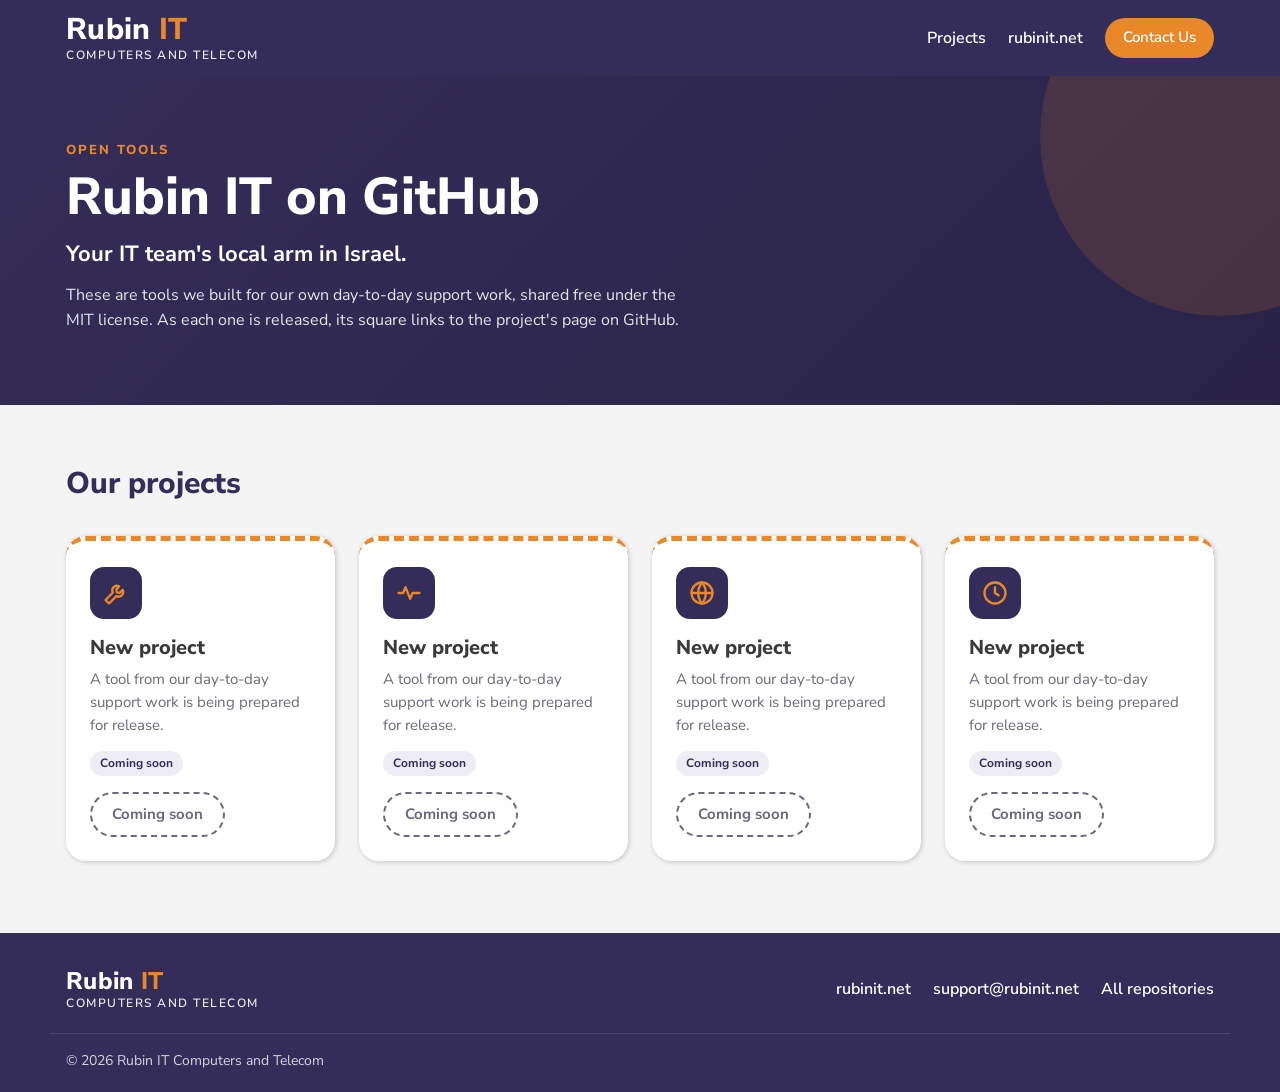
==== index.html @ 013fc2b1 "Add Rubin IT project showcase site" ====
<!doctype html>
<html lang="en">
<head>
  <meta charset="utf-8">
  <meta name="viewport" content="width=device-width, initial-scale=1">
  <title>Rubin IT on GitHub</title>
  <meta name="description" content="Free tools and projects from Rubin IT Computers and Telecom.">
  <link rel="icon" href="favicon.svg" type="image/svg+xml">
  <link rel="preconnect" href="https://fonts.googleapis.com">
  <link rel="preconnect" href="https://fonts.gstatic.com" crossorigin>
  <link href="https://fonts.googleapis.com/css2?family=Nunito+Sans:wght@400;600;700;800&display=swap" rel="stylesheet">
  <link rel="stylesheet" href="styles.css">
</head>
<body>
  <header class="site-header">
    <div class="wrap header-row">
      <a class="lockup" href="https://rubinit.net/" aria-label="Rubin IT home">
        <span class="lockup-top">Rubin <span class="lockup-it">IT</span></span>
        <span class="lockup-sub">Computers and Telecom</span>
      </a>
      <nav class="nav">
        <a href="#projects">Projects</a>
        <a href="https://rubinit.net/">rubinit.net</a>
        <a class="pill pill-small" href="https://rubinit.net/#contact">Contact Us</a>
      </nav>
    </div>
  </header>

  <main>
    <section class="hero">
      <div class="wrap">
        <p class="eyebrow">Open tools</p>
        <h1>Rubin IT on GitHub</h1>
        <p class="lead">Your IT team's local arm in Israel.</p>
        <p class="intro">These are tools we built for our own day-to-day support work, shared free under the MIT license. As each one is released, its square links to the project's page on GitHub.</p>
      </div>
    </section>

    <section id="projects" class="projects">
      <div class="wrap">
        <h2 class="section-title">Our projects</h2>
        <div id="grid" class="grid" aria-live="polite">
          <p class="loading">Loading projects…</p>
        </div>
        <noscript><p class="loading">Turn on JavaScript to see the projects, or browse them at <a href="https://github.com/RubinITCompTelecom">github.com/RubinITCompTelecom</a>.</p></noscript>
      </div>
    </section>
  </main>

  <footer class="site-footer">
    <div class="wrap footer-row">
      <div>
        <span class="lockup lockup-footer">
          <span class="lockup-top">Rubin <span class="lockup-it">IT</span></span>
          <span class="lockup-sub">Computers and Telecom</span>
        </span>
      </div>
      <div class="footer-links">
        <a href="https://rubinit.net/">rubinit.net</a>
        <a href="mailto:support@rubinit.net">support@rubinit.net</a>
        <a href="https://github.com/RubinITCompTelecom">All repositories</a>
      </div>
    </div>
    <div class="wrap copyright">© 2026 Rubin IT Computers and Telecom</div>
  </footer>

  <script src="app.js"></script>
</body>
</html>
---- styles.css ----
/* Rubin IT project showcase. Colours and shapes follow rubinit.net. */
:root {
  --navy: #352D59;
  --navy-deep: #2a2347;
  --orange: #E88829;
  --orange-dark: #c96f17;
  --bg: #FFFFFF;
  --bg-alt: #F4F4F4;
  --card: #FFFFFF;
  --text: #3a3a3a;
  --muted: #6b6880;
  --chip-bg: #EEECF5;
  --chip-text: #352D59;
  --icon-bg: #352D59;
  --shadow: 1px 1px 5px rgba(0, 0, 0, .2);
  --shadow-hover: 0 10px 28px rgba(53, 45, 89, .22);
  --radius: 20px;
  --pill: 69px;
}
@media (prefers-color-scheme: dark) {
  :root:not([data-theme="light"]) {
    --bg: #1d1933;
    --bg-alt: #16132a;
    --card: #262043;
    --text: #ecebf3;
    --muted: #b4b0c8;
    --chip-bg: #352D59;
    --chip-text: #f2eefc;
    --icon-bg: #3f3670;
    --shadow: 0 1px 4px rgba(0, 0, 0, .5);
    --shadow-hover: 0 10px 28px rgba(0, 0, 0, .55);
  }
}
:root[data-theme="dark"] {
  --bg: #1d1933;
  --bg-alt: #16132a;
  --card: #262043;
  --text: #ecebf3;
  --muted: #b4b0c8;
  --chip-bg: #352D59;
  --chip-text: #f2eefc;
  --icon-bg: #3f3670;
  --shadow: 0 1px 4px rgba(0, 0, 0, .5);
  --shadow-hover: 0 10px 28px rgba(0, 0, 0, .55);
}

* { box-sizing: border-box; }
html { scroll-behavior: smooth; }
body {
  margin: 0;
  background: var(--bg);
  color: var(--text);
  font-family: "Nunito Sans", "Segoe UI", Roboto, Arial, sans-serif;
  font-size: 16px;
  line-height: 1.55;
}
a { color: inherit; }
.wrap { max-width: 1180px; margin: 0 auto; padding: 0 16px; }

/* Header */
.site-header { background: var(--navy); color: #fff; position: sticky; top: 0; z-index: 10; }
.header-row { display: flex; align-items: center; justify-content: space-between; gap: 16px; min-height: 76px; flex-wrap: wrap; padding-top: 10px; padding-bottom: 10px; }
.lockup { display: inline-flex; flex-direction: column; line-height: 1; text-decoration: none; color: #fff; }
.lockup-top { font-size: 30px; font-weight: 800; letter-spacing: .3px; }
.lockup-it { color: var(--orange); }
.lockup-sub { font-size: 12px; font-weight: 600; letter-spacing: 1.5px; text-transform: uppercase; margin-top: 4px; opacity: .9; }
.nav { display: flex; align-items: center; gap: 22px; flex-wrap: wrap; }
.nav a { text-decoration: none; font-weight: 600; }
.nav a:not(.pill):hover { color: var(--orange); }

/* Buttons */
.pill {
  display: inline-block; background: var(--orange); color: #fff; text-decoration: none;
  font-weight: 700; border-radius: var(--pill); padding: 11px 24px; transition: background .15s;
}
.pill:hover { background: var(--orange-dark); }
.pill:focus-visible, .card a:focus-visible, .nav a:focus-visible { outline: 3px solid var(--orange); outline-offset: 3px; }
.pill-small { padding: 8px 18px; font-size: 15px; }

/* Hero */
.hero {
  background: linear-gradient(135deg, var(--navy) 0%, var(--navy-deep) 100%);
  color: #fff; padding: 64px 0 72px; position: relative; overflow: hidden;
}
.hero::after {
  content: ""; position: absolute; right: -120px; top: -120px; width: 360px; height: 360px;
  border-radius: 50%; background: var(--orange); opacity: .14;
}
.eyebrow { color: var(--orange); font-weight: 800; text-transform: uppercase; letter-spacing: 2px; font-size: 13px; margin: 0 0 8px; }
.hero h1 { font-size: clamp(32px, 5vw, 52px); line-height: 1.1; margin: 0 0 12px; font-weight: 800; }
.lead { font-size: clamp(18px, 2.4vw, 22px); font-weight: 700; margin: 0 0 12px; }
.intro { max-width: 640px; margin: 0; opacity: .88; }

/* Grid */
.projects { background: var(--bg-alt); padding: 56px 0 72px; }
.section-title { color: var(--navy); font-size: 30px; font-weight: 800; margin: 0 0 28px; }
:root[data-theme="dark"] .section-title { color: #fff; }
@media (prefers-color-scheme: dark) { :root:not([data-theme="light"]) .section-title { color: #fff; } }
.grid { display: grid; grid-template-columns: repeat(auto-fill, minmax(250px, 1fr)); gap: 24px; }
.card {
  background: var(--card); border-radius: var(--radius); box-shadow: var(--shadow);
  padding: 26px 24px 24px; display: flex; flex-direction: column; aspect-ratio: 1 / 1;
  transition: transform .18s ease, box-shadow .18s ease; border-top: 5px solid var(--orange);
}
.card:hover { transform: translateY(-4px); box-shadow: var(--shadow-hover); }
.icon {
  width: 52px; height: 52px; border-radius: 14px; background: var(--icon-bg); color: var(--orange);
  display: grid; place-items: center; margin-bottom: 16px; flex: none;
}
.icon svg { width: 28px; height: 28px; }
.card h3 { margin: 0 0 8px; font-size: 20px; font-weight: 800; line-height: 1.25; }
.card p { margin: 0 0 14px; color: var(--muted); font-size: 15px;
  display: -webkit-box; -webkit-line-clamp: 4; -webkit-box-orient: vertical; overflow: hidden; }
.chips { display: flex; flex-wrap: wrap; gap: 6px; margin-bottom: 16px; }
.chip { background: var(--chip-bg); color: var(--chip-text); font-size: 12px; font-weight: 700; border-radius: var(--pill); padding: 3px 10px; }
.card .pill { margin-top: auto; align-self: flex-start; padding: 9px 20px; font-size: 15px; }
.loading { color: var(--muted); }

/* Footer */
.site-footer { background: var(--navy); color: #fff; padding: 36px 0 20px; }
.footer-row { display: flex; justify-content: space-between; align-items: center; gap: 20px; flex-wrap: wrap; }
.lockup-footer .lockup-top { font-size: 24px; }
.footer-links { display: flex; gap: 22px; flex-wrap: wrap; }
.footer-links a { text-decoration: none; font-weight: 600; }
.footer-links a:hover { color: var(--orange); }
.copyright { margin-top: 24px; padding-top: 16px; border-top: 1px solid rgba(255,255,255,.15); font-size: 14px; opacity: .8; }

@media (max-width: 600px) {
  .grid { grid-template-columns: 1fr; }
  .card { aspect-ratio: auto; min-height: 280px; }
  .header-row { justify-content: center; }
  .nav { justify-content: center; gap: 16px; }
  .hero { padding: 44px 0 52px; }
}
@media (prefers-reduced-motion: reduce) {
  html { scroll-behavior: auto; }
  .card, .pill { transition: none; }
  .card:hover { transform: none; }
}

/* Placeholder squares: no repo yet */
.pill-soon { background: transparent; color: var(--muted); border: 2px dashed var(--muted); cursor: default; }
.pill-soon:hover { background: transparent; }
.card-soon { border-top-style: dashed; }
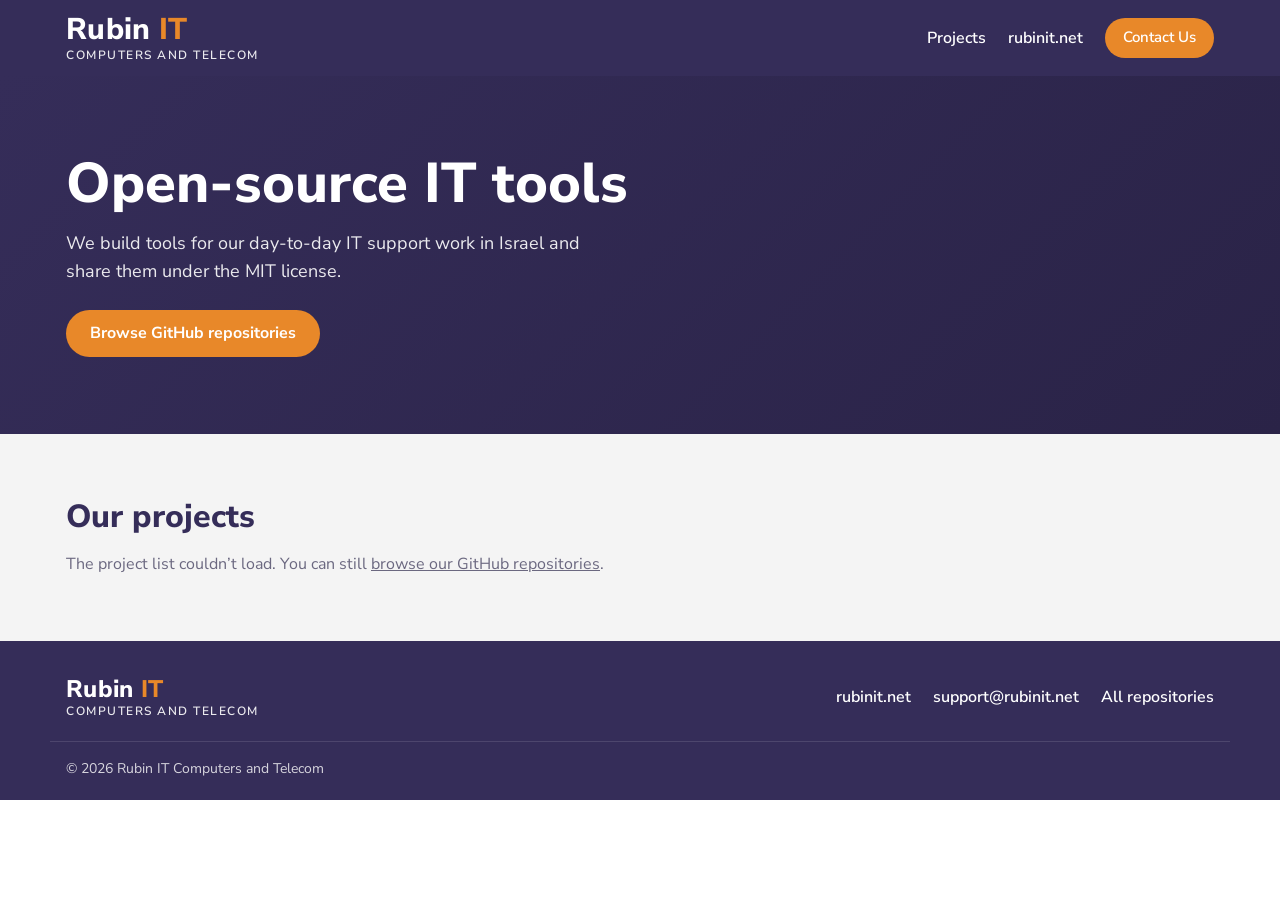
==== commit c0371990: "style(design): FINDING-002 give the hero a clear GitHub action" ====
--- a/index.html
+++ b/index.html
@@ -29,10 +29,9 @@
   <main>
     <section class="hero">
       <div class="wrap">
-        <p class="eyebrow">Open tools</p>
-        <h1>Rubin IT on GitHub</h1>
-        <p class="lead">Your IT team's local arm in Israel.</p>
-        <p class="intro">These are tools we built for our own day-to-day support work, shared free under the MIT license. As each one is released, its square links to the project's page on GitHub.</p>
+        <h1>Open-source IT tools</h1>
+        <p class="intro">We build tools for our day-to-day IT support work in Israel and share them under the MIT license.</p>
+        <a class="pill hero-action" href="https://github.com/RubinITCompTelecom">Browse GitHub repositories</a>
       </div>
     </section>
 
--- a/styles.css
+++ b/styles.css
@@ -80,20 +80,15 @@
 /* Hero */
 .hero {
   background: linear-gradient(135deg, var(--navy) 0%, var(--navy-deep) 100%);
-  color: #fff; padding: 64px 0 72px; position: relative; overflow: hidden;
+  color: #fff; padding: clamp(44px, 6vw, 80px) 0;
 }
-.hero::after {
-  content: ""; position: absolute; right: -120px; top: -120px; width: 360px; height: 360px;
-  border-radius: 50%; background: var(--orange); opacity: .14;
-}
-.eyebrow { color: var(--orange); font-weight: 800; text-transform: uppercase; letter-spacing: 2px; font-size: 13px; margin: 0 0 8px; }
-.hero h1 { font-size: clamp(32px, 5vw, 52px); line-height: 1.1; margin: 0 0 12px; font-weight: 800; }
-.lead { font-size: clamp(18px, 2.4vw, 22px); font-weight: 700; margin: 0 0 12px; }
-.intro { max-width: 640px; margin: 0; opacity: .88; }
+.hero h1 { font-size: clamp(36px, 5vw, 56px); line-height: 1.1; margin: 0 0 16px; font-weight: 800; }
+.intro { max-width: 50ch; margin: 0; font-size: 18px; opacity: .9; }
+.hero-action { margin-top: 24px; }
 
 /* Grid */
-.projects { background: var(--bg-alt); padding: 56px 0 72px; }
-.section-title { color: var(--navy); font-size: 30px; font-weight: 800; margin: 0 0 28px; }
+.projects { background: var(--bg-alt); padding: clamp(36px, 5vw, 64px) 0; }
+.section-title { color: var(--navy); font-size: clamp(26px, 3vw, 32px); line-height: 1.2; font-weight: 800; margin: 0 0 16px; }
 :root[data-theme="dark"] .section-title { color: #fff; }
 @media (prefers-color-scheme: dark) { :root:not([data-theme="light"]) .section-title { color: #fff; } }
 .grid { display: grid; grid-template-columns: repeat(auto-fill, minmax(250px, 1fr)); gap: 24px; }
@@ -114,7 +109,8 @@
 .chips { display: flex; flex-wrap: wrap; gap: 6px; margin-bottom: 16px; }
 .chip { background: var(--chip-bg); color: var(--chip-text); font-size: 12px; font-weight: 700; border-radius: var(--pill); padding: 3px 10px; }
 .card .pill { margin-top: auto; align-self: flex-start; padding: 9px 20px; font-size: 15px; }
-.loading { color: var(--muted); }
+.card .card-status { margin: auto 0 0; font-weight: 700; }
+.loading { grid-column: 1 / -1; margin: 0; color: var(--muted); }
 
 /* Footer */
 .site-footer { background: var(--navy); color: #fff; padding: 36px 0 20px; }
@@ -130,7 +126,6 @@
   .card { aspect-ratio: auto; min-height: 280px; }
   .header-row { justify-content: center; }
   .nav { justify-content: center; gap: 16px; }
-  .hero { padding: 44px 0 52px; }
 }
 @media (prefers-reduced-motion: reduce) {
   html { scroll-behavior: auto; }
@@ -138,7 +133,3 @@
   .card:hover { transform: none; }
 }
 
-/* Placeholder squares: no repo yet */
-.pill-soon { background: transparent; color: var(--muted); border: 2px dashed var(--muted); cursor: default; }
-.pill-soon:hover { background: transparent; }
-.card-soon { border-top-style: dashed; }
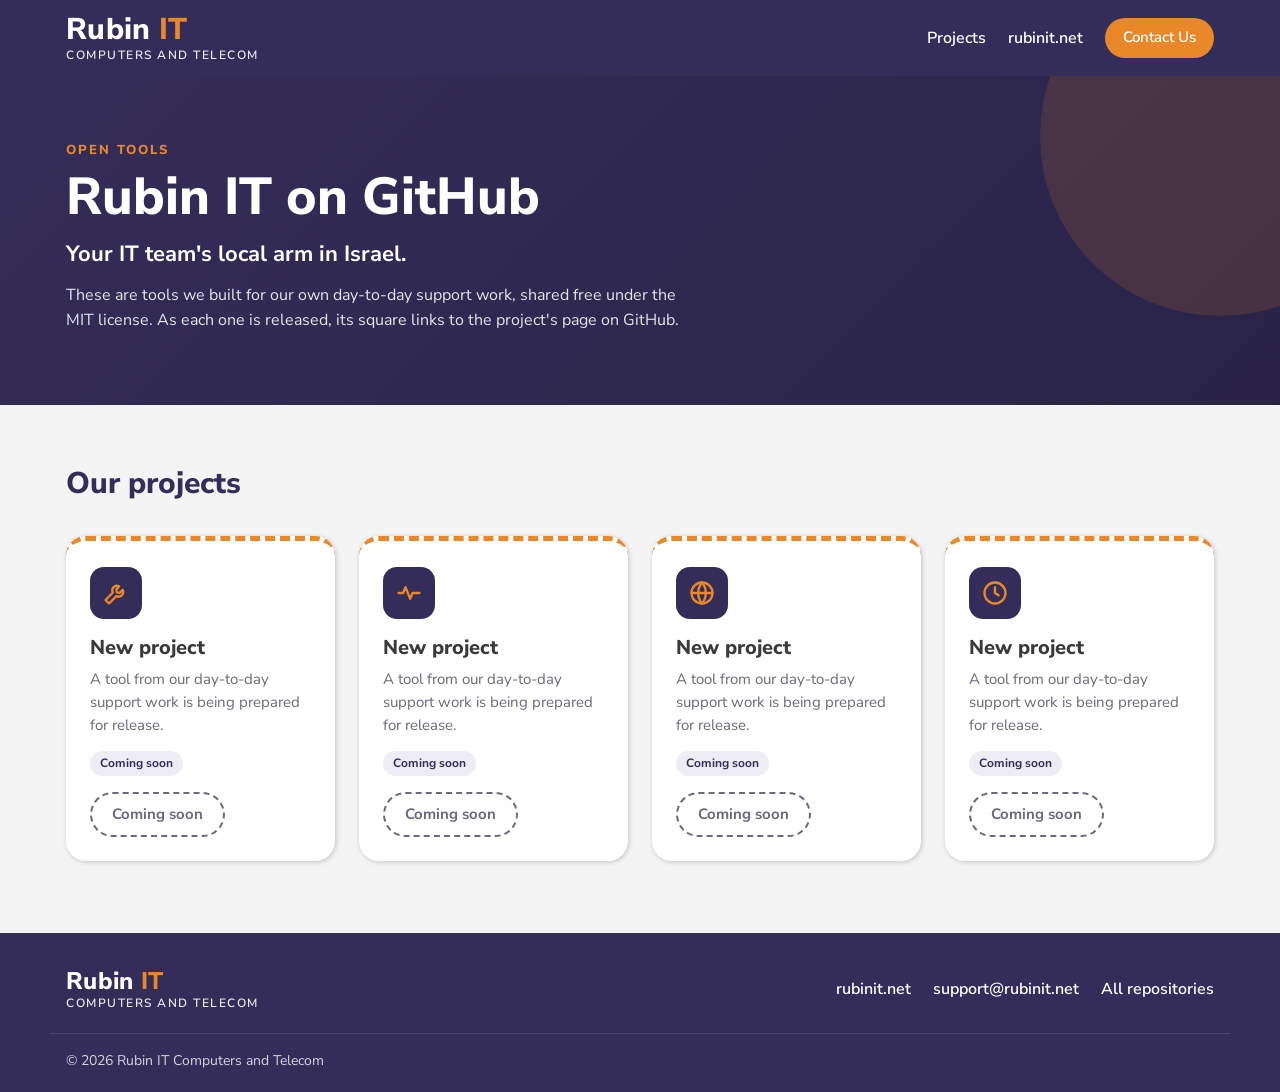
==== commit 90f604e2: "Revert design review and restore original showcase" ====
--- a/index.html
+++ b/index.html
@@ -29,9 +29,10 @@
   <main>
     <section class="hero">
       <div class="wrap">
-        <h1>Open-source IT tools</h1>
-        <p class="intro">We build tools for our day-to-day IT support work in Israel and share them under the MIT license.</p>
-        <a class="pill hero-action" href="https://github.com/RubinITCompTelecom">Browse GitHub repositories</a>
+        <p class="eyebrow">Open tools</p>
+        <h1>Rubin IT on GitHub</h1>
+        <p class="lead">Your IT team's local arm in Israel.</p>
+        <p class="intro">These are tools we built for our own day-to-day support work, shared free under the MIT license. As each one is released, its square links to the project's page on GitHub.</p>
       </div>
     </section>
 
--- a/styles.css
+++ b/styles.css
@@ -80,15 +80,20 @@
 /* Hero */
 .hero {
   background: linear-gradient(135deg, var(--navy) 0%, var(--navy-deep) 100%);
-  color: #fff; padding: clamp(44px, 6vw, 80px) 0;
+  color: #fff; padding: 64px 0 72px; position: relative; overflow: hidden;
 }
-.hero h1 { font-size: clamp(36px, 5vw, 56px); line-height: 1.1; margin: 0 0 16px; font-weight: 800; }
-.intro { max-width: 50ch; margin: 0; font-size: 18px; opacity: .9; }
-.hero-action { margin-top: 24px; }
+.hero::after {
+  content: ""; position: absolute; right: -120px; top: -120px; width: 360px; height: 360px;
+  border-radius: 50%; background: var(--orange); opacity: .14;
+}
+.eyebrow { color: var(--orange); font-weight: 800; text-transform: uppercase; letter-spacing: 2px; font-size: 13px; margin: 0 0 8px; }
+.hero h1 { font-size: clamp(32px, 5vw, 52px); line-height: 1.1; margin: 0 0 12px; font-weight: 800; }
+.lead { font-size: clamp(18px, 2.4vw, 22px); font-weight: 700; margin: 0 0 12px; }
+.intro { max-width: 640px; margin: 0; opacity: .88; }
 
 /* Grid */
-.projects { background: var(--bg-alt); padding: clamp(36px, 5vw, 64px) 0; }
-.section-title { color: var(--navy); font-size: clamp(26px, 3vw, 32px); line-height: 1.2; font-weight: 800; margin: 0 0 16px; }
+.projects { background: var(--bg-alt); padding: 56px 0 72px; }
+.section-title { color: var(--navy); font-size: 30px; font-weight: 800; margin: 0 0 28px; }
 :root[data-theme="dark"] .section-title { color: #fff; }
 @media (prefers-color-scheme: dark) { :root:not([data-theme="light"]) .section-title { color: #fff; } }
 .grid { display: grid; grid-template-columns: repeat(auto-fill, minmax(250px, 1fr)); gap: 24px; }
@@ -109,8 +114,7 @@
 .chips { display: flex; flex-wrap: wrap; gap: 6px; margin-bottom: 16px; }
 .chip { background: var(--chip-bg); color: var(--chip-text); font-size: 12px; font-weight: 700; border-radius: var(--pill); padding: 3px 10px; }
 .card .pill { margin-top: auto; align-self: flex-start; padding: 9px 20px; font-size: 15px; }
-.card .card-status { margin: auto 0 0; font-weight: 700; }
-.loading { grid-column: 1 / -1; margin: 0; color: var(--muted); }
+.loading { color: var(--muted); }
 
 /* Footer */
 .site-footer { background: var(--navy); color: #fff; padding: 36px 0 20px; }
@@ -126,6 +130,7 @@
   .card { aspect-ratio: auto; min-height: 280px; }
   .header-row { justify-content: center; }
   .nav { justify-content: center; gap: 16px; }
+  .hero { padding: 44px 0 52px; }
 }
 @media (prefers-reduced-motion: reduce) {
   html { scroll-behavior: auto; }
@@ -133,3 +138,7 @@
   .card:hover { transform: none; }
 }
 
+/* Placeholder squares: no repo yet */
+.pill-soon { background: transparent; color: var(--muted); border: 2px dashed var(--muted); cursor: default; }
+.pill-soon:hover { background: transparent; }
+.card-soon { border-top-style: dashed; }
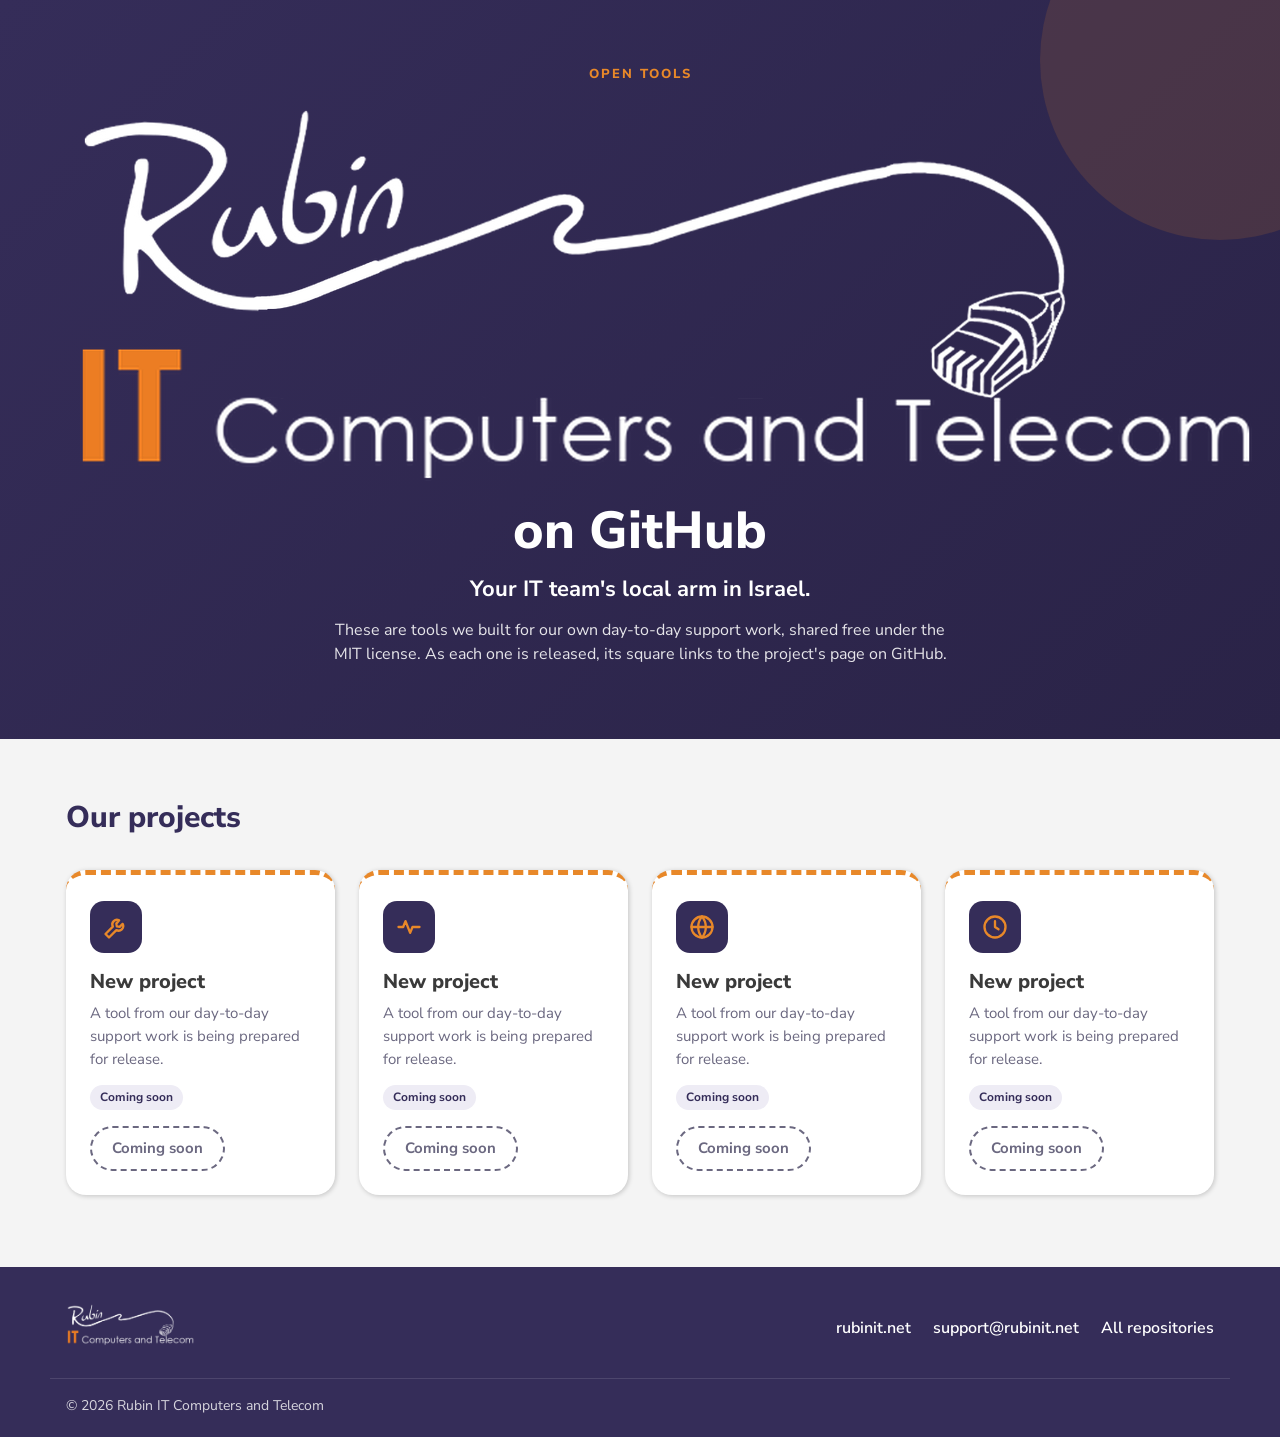
==== commit d41957f6: "Remove top bar; put logo in the heading" ====
--- a/index.html
+++ b/index.html
@@ -12,25 +12,12 @@
   <link rel="stylesheet" href="styles.css">
 </head>
 <body>
-  <header class="site-header">
-    <div class="wrap header-row">
-      <a class="lockup" href="https://rubinit.net/" aria-label="Rubin IT home">
-        <span class="lockup-top">Rubin <span class="lockup-it">IT</span></span>
-        <span class="lockup-sub">Computers and Telecom</span>
-      </a>
-      <nav class="nav">
-        <a href="#projects">Projects</a>
-        <a href="https://rubinit.net/">rubinit.net</a>
-        <a class="pill pill-small" href="https://rubinit.net/#contact">Contact Us</a>
-      </nav>
-    </div>
-  </header>
 
   <main>
     <section class="hero">
       <div class="wrap">
         <p class="eyebrow">Open tools</p>
-        <h1>Rubin IT on GitHub</h1>
+        <h1><img class="hero-logo" src="logo_lockup_rubin_it_bigger_dark_bg.png" alt="Rubin IT"><span>on GitHub</span></h1>
         <p class="lead">Your IT team's local arm in Israel.</p>
         <p class="intro">These are tools we built for our own day-to-day support work, shared free under the MIT license. As each one is released, its square links to the project's page on GitHub.</p>
       </div>
--- a/styles.css
+++ b/styles.css
@@ -142,3 +142,11 @@
 .pill-soon { background: transparent; color: var(--muted); border: 2px dashed var(--muted); cursor: default; }
 .pill-soon:hover { background: transparent; }
 .card-soon { border-top-style: dashed; }
+
+/* Image logo from rubinit.net */
+  .lockup { width: 160px; height: 53px; background: url("logo_lockup_rubin_it_bigger_dark_bg.png") left center / contain no-repeat; }
+.lockup-top, .lockup-sub { display: none; }
+.lockup-footer { width: 130px; height: 43px; }
+/* Centered hero */
+.hero { text-align: center; }
+.hero .lead, .hero .intro { margin-left: auto; margin-right: auto; }
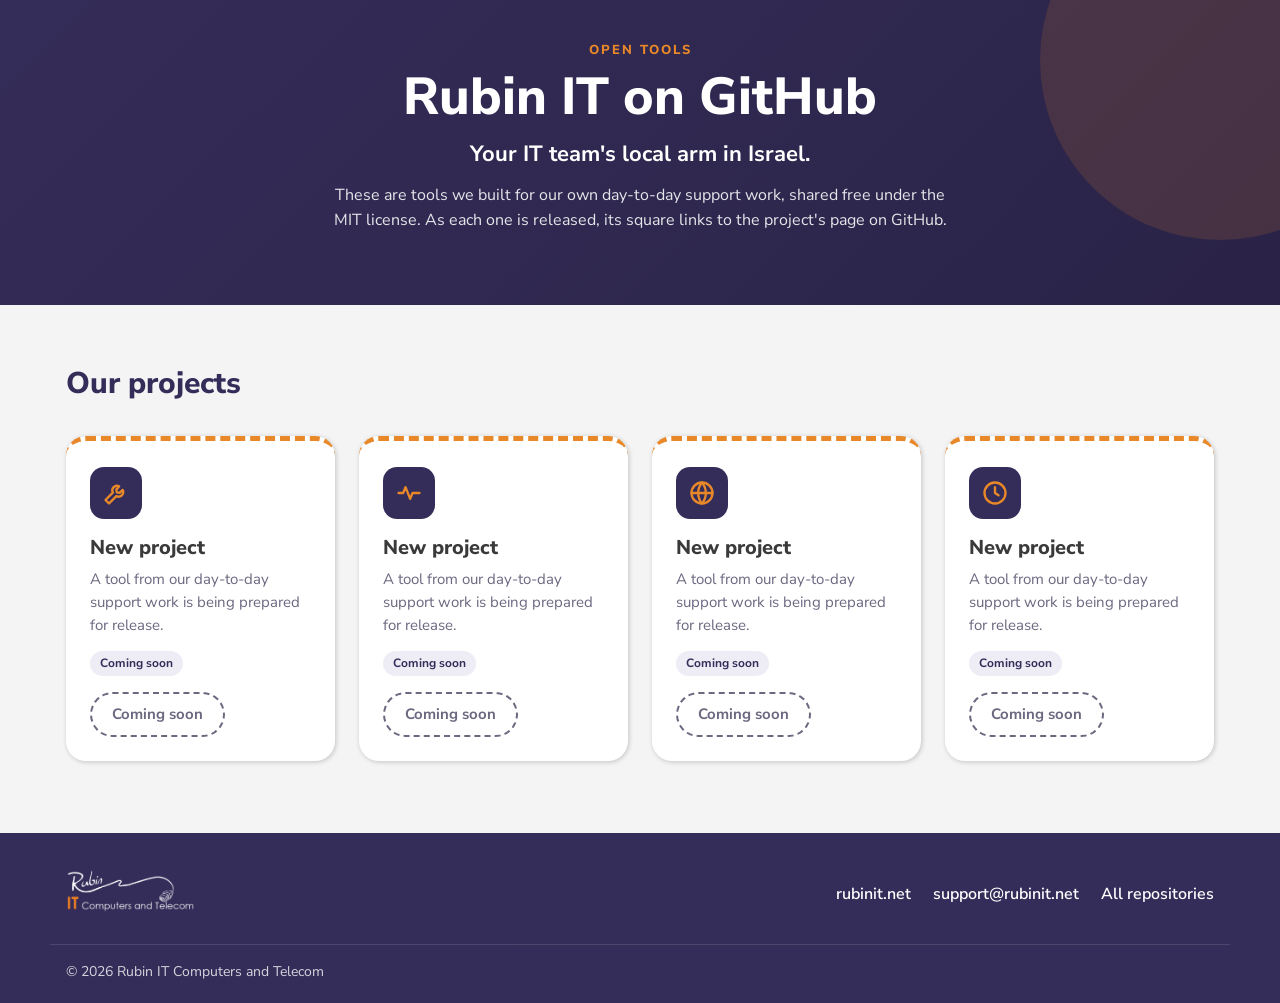
==== commit dbc06b99: "Put the text heading back (top bar stays removed)" ====
--- a/index.html
+++ b/index.html
@@ -17,7 +17,7 @@
     <section class="hero">
       <div class="wrap">
         <p class="eyebrow">Open tools</p>
-        <h1><img class="hero-logo" src="logo_lockup_rubin_it_bigger_dark_bg.png" alt="Rubin IT"><span>on GitHub</span></h1>
+        <h1>Rubin IT on GitHub</h1>
         <p class="lead">Your IT team's local arm in Israel.</p>
         <p class="intro">These are tools we built for our own day-to-day support work, shared free under the MIT license. As each one is released, its square links to the project's page on GitHub.</p>
       </div>
--- a/styles.css
+++ b/styles.css
@@ -150,3 +150,7 @@
 /* Centered hero */
 .hero { text-align: center; }
 .hero .lead, .hero .intro { margin-left: auto; margin-right: auto; }
+/* Logo in the heading */
+.hero { padding-top: 40px; }
+.hero h1 { display: flex; align-items: center; justify-content: center; flex-wrap: wrap; gap: 6px 14px; }
+.hero-logo { height: 96px; width: auto; display: block; }
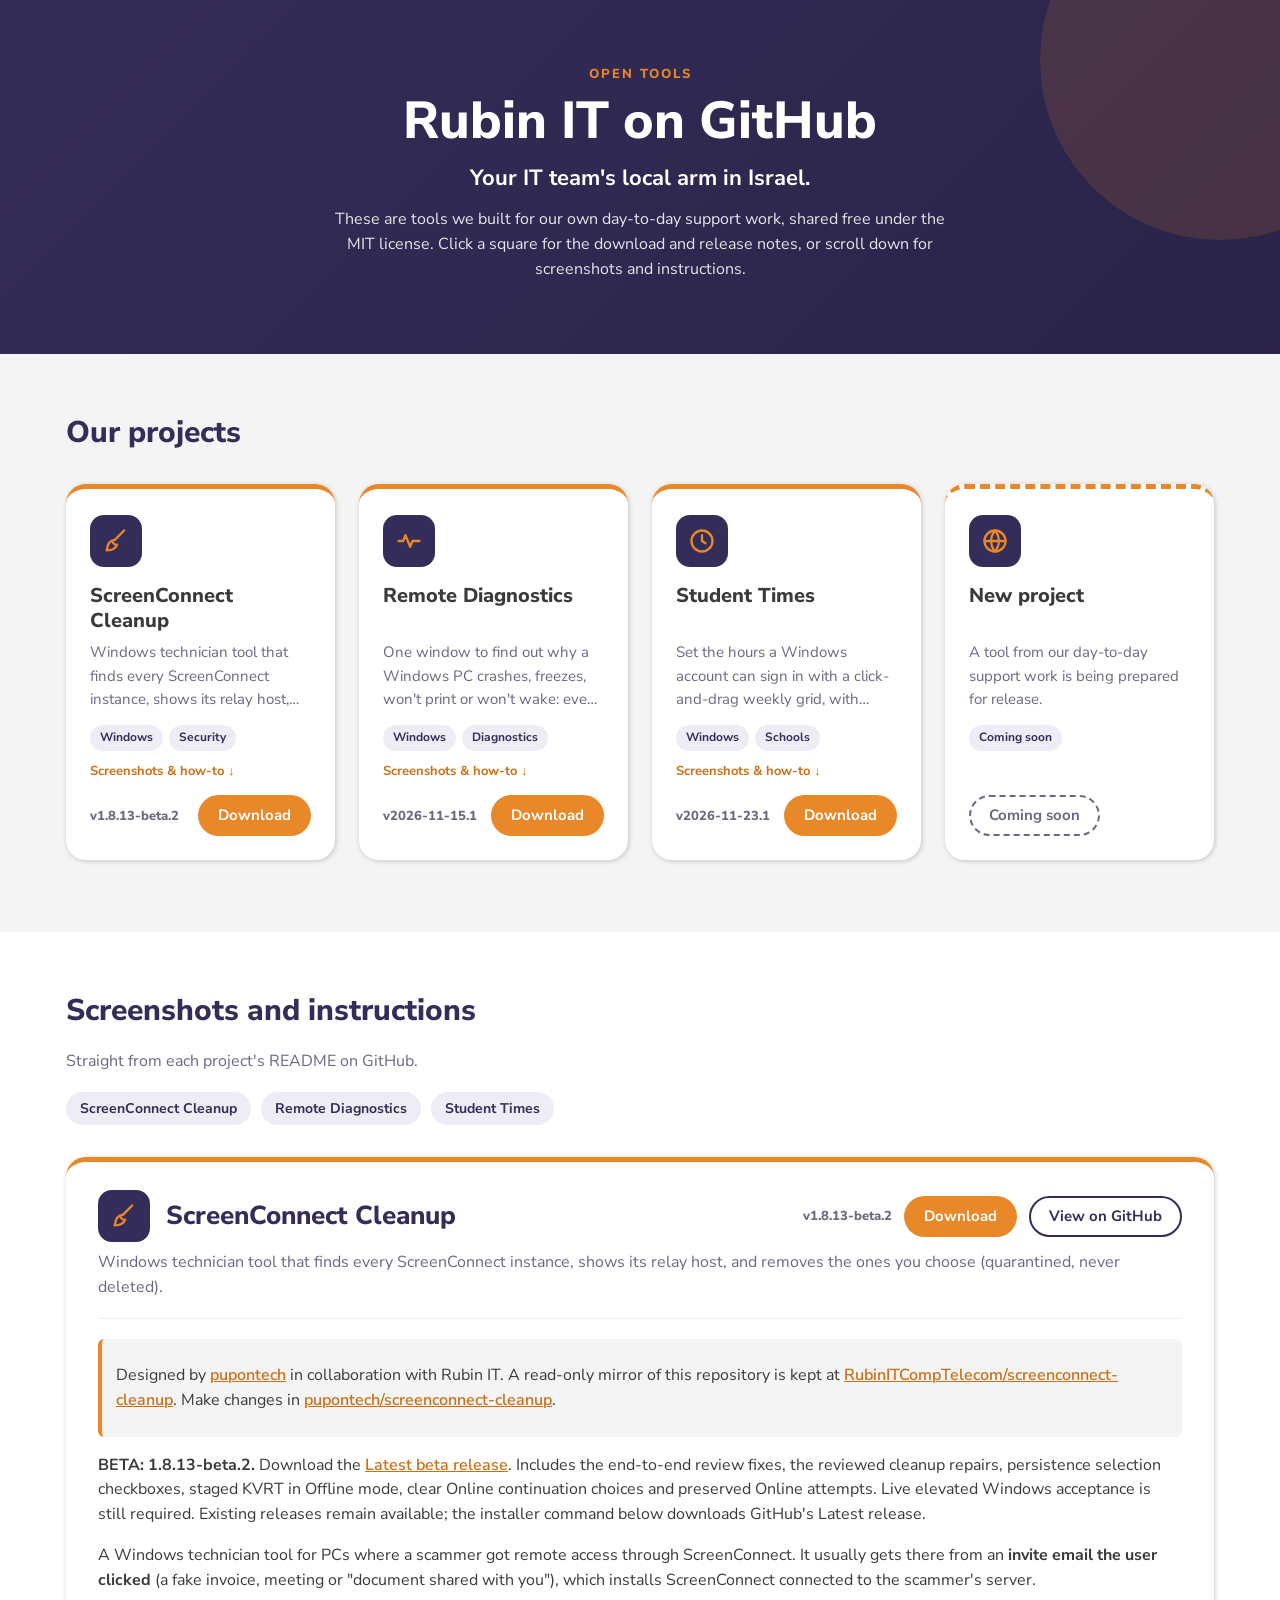
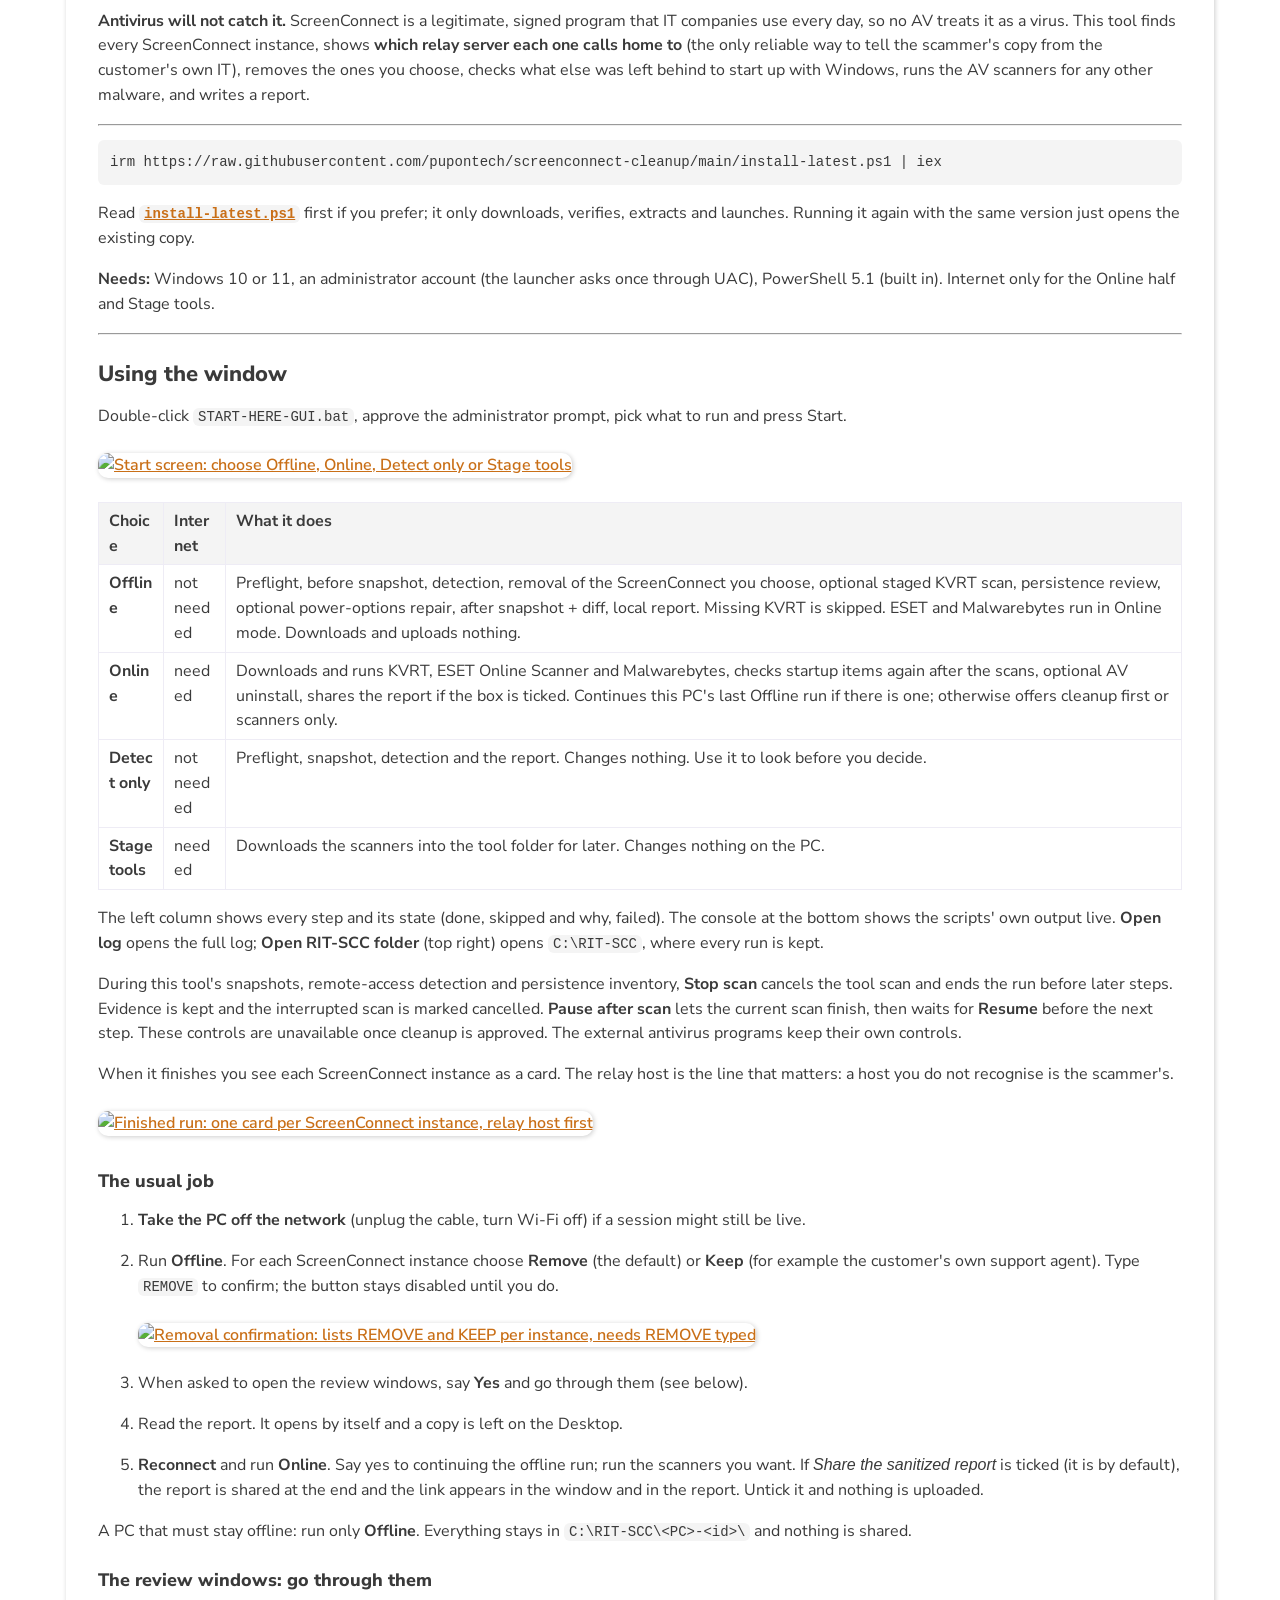
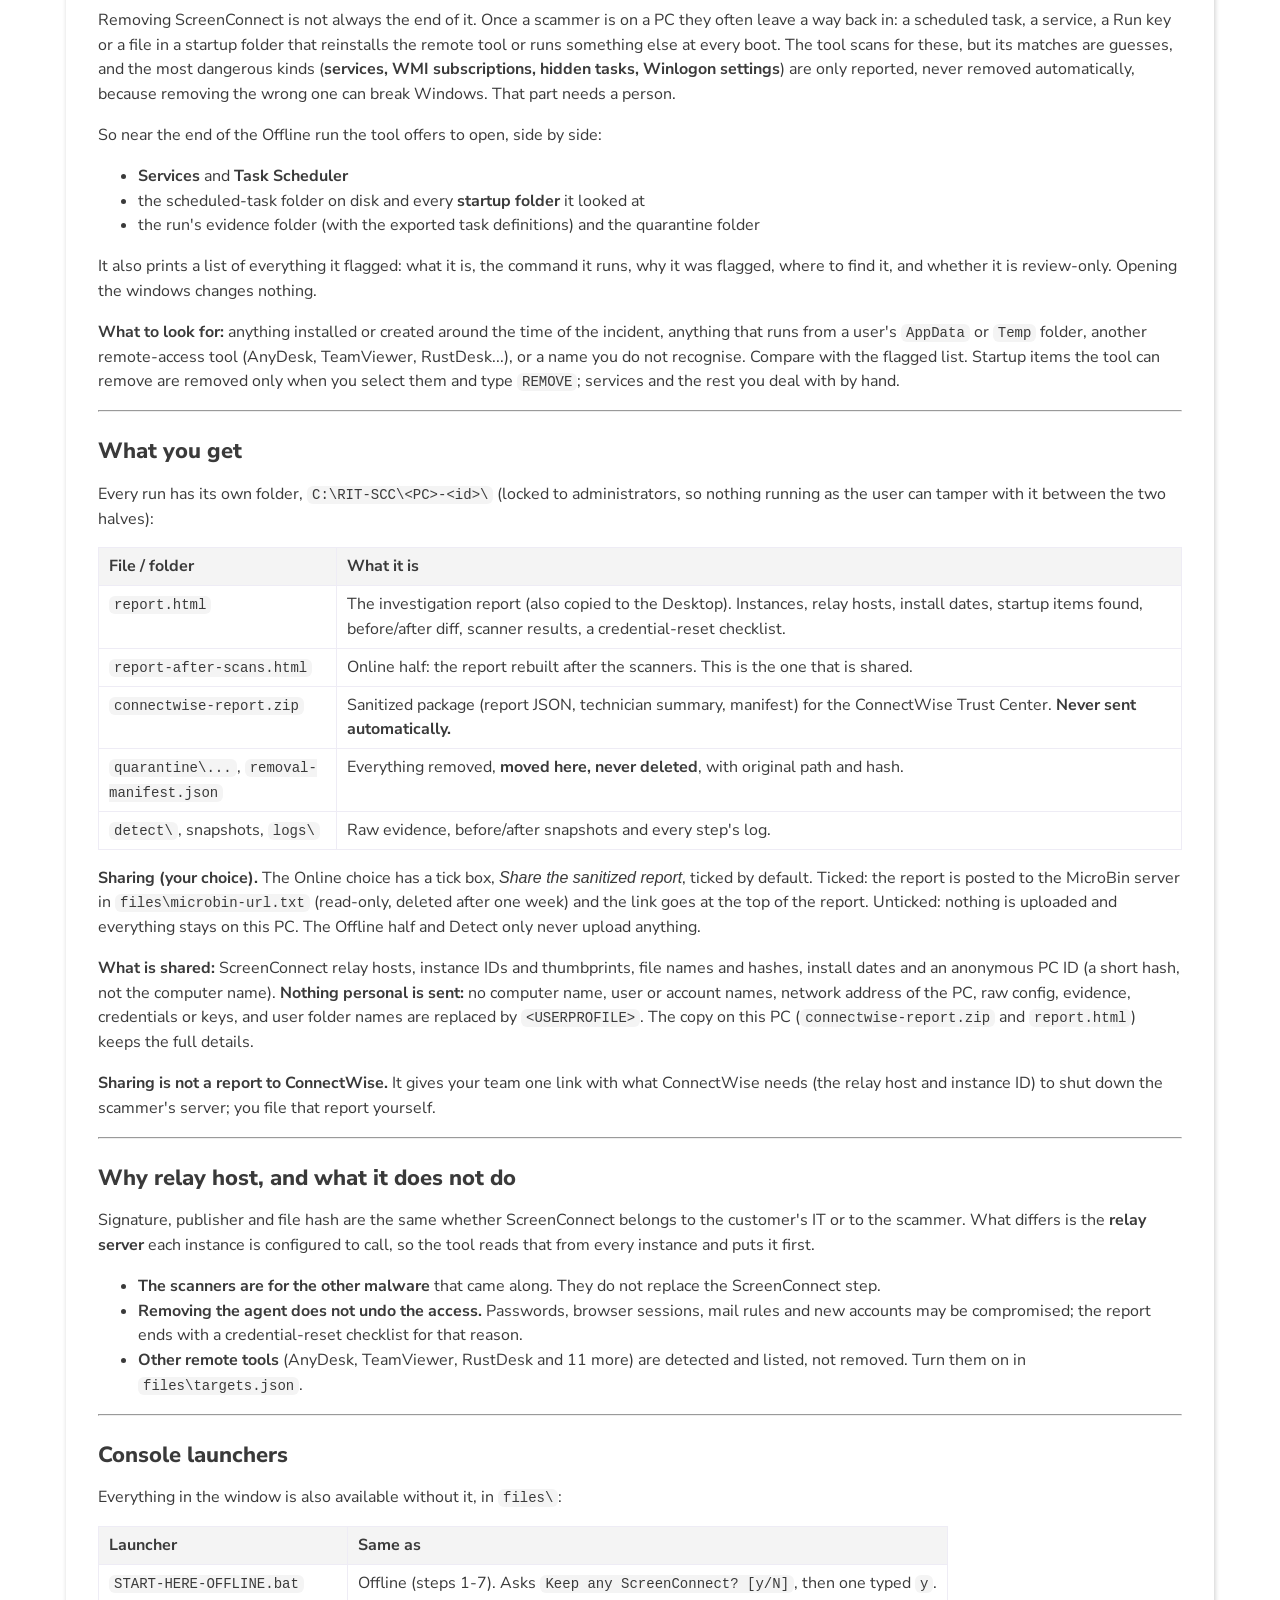
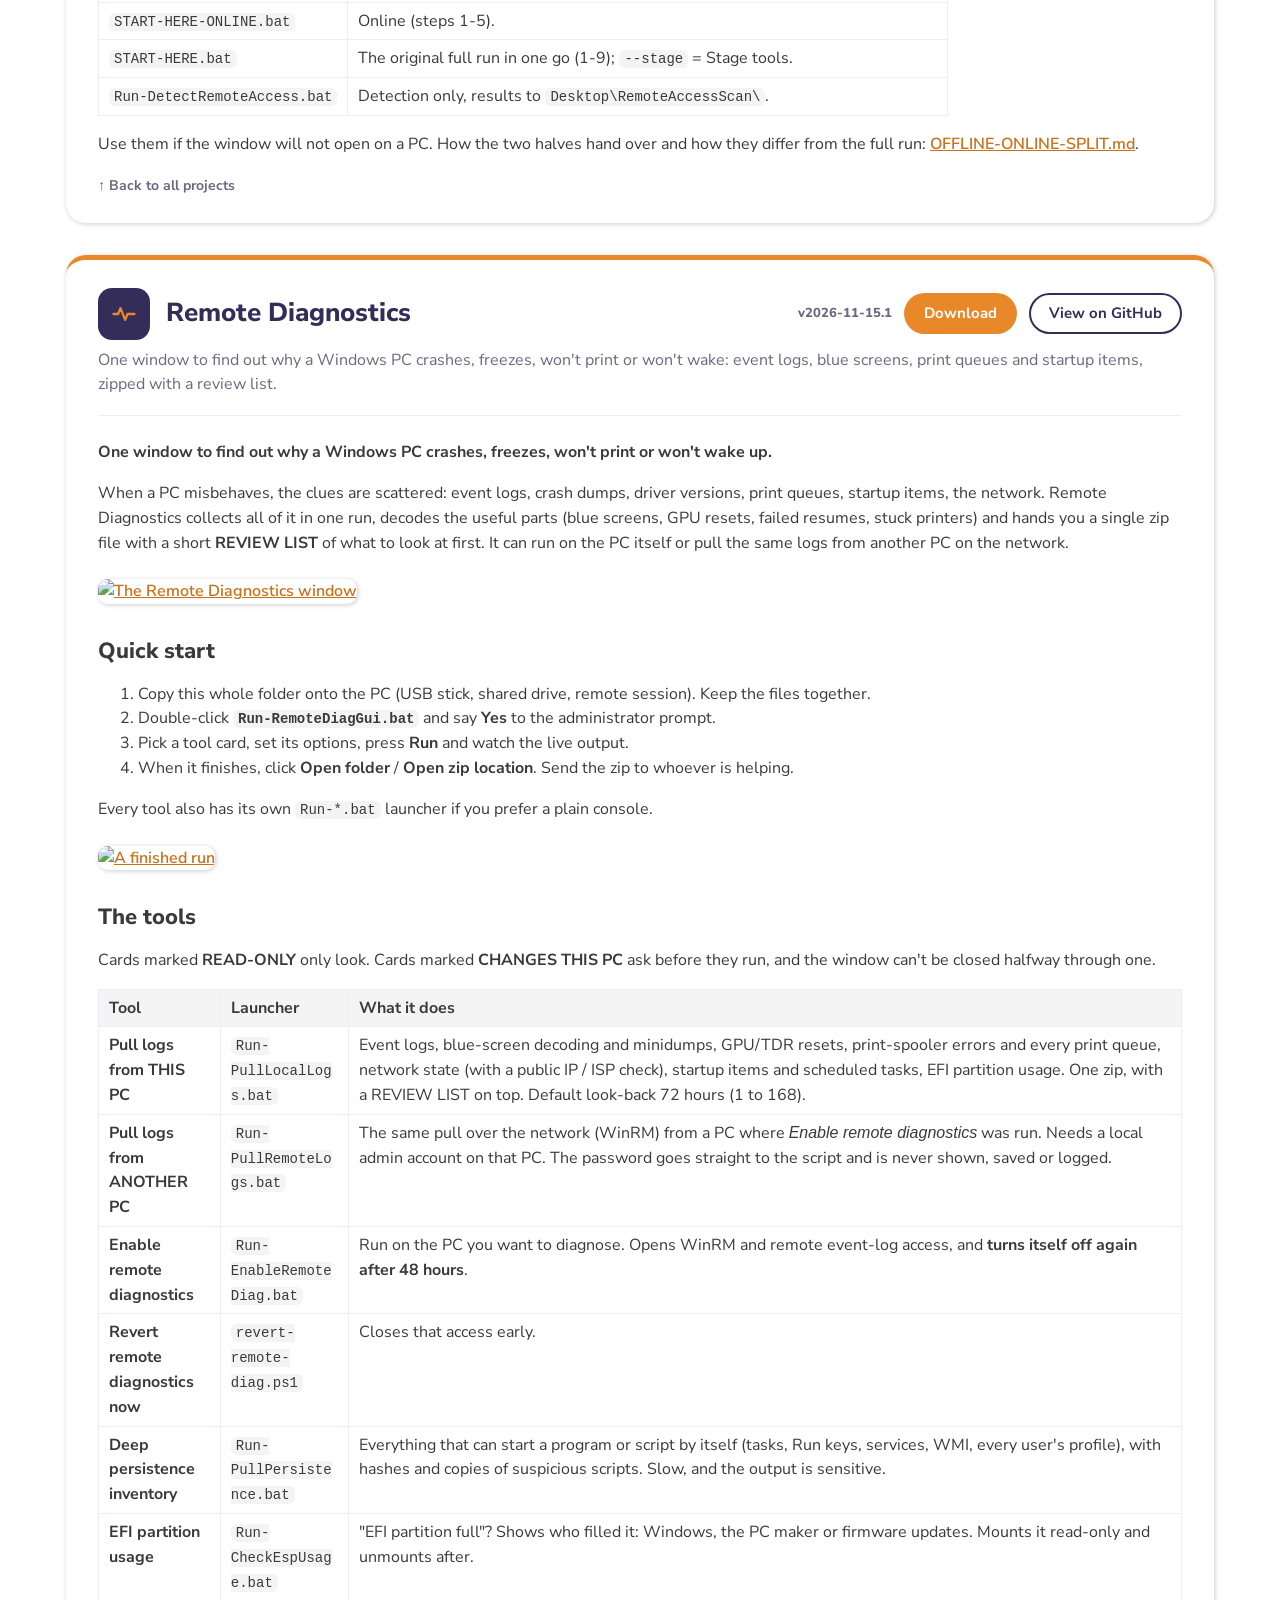
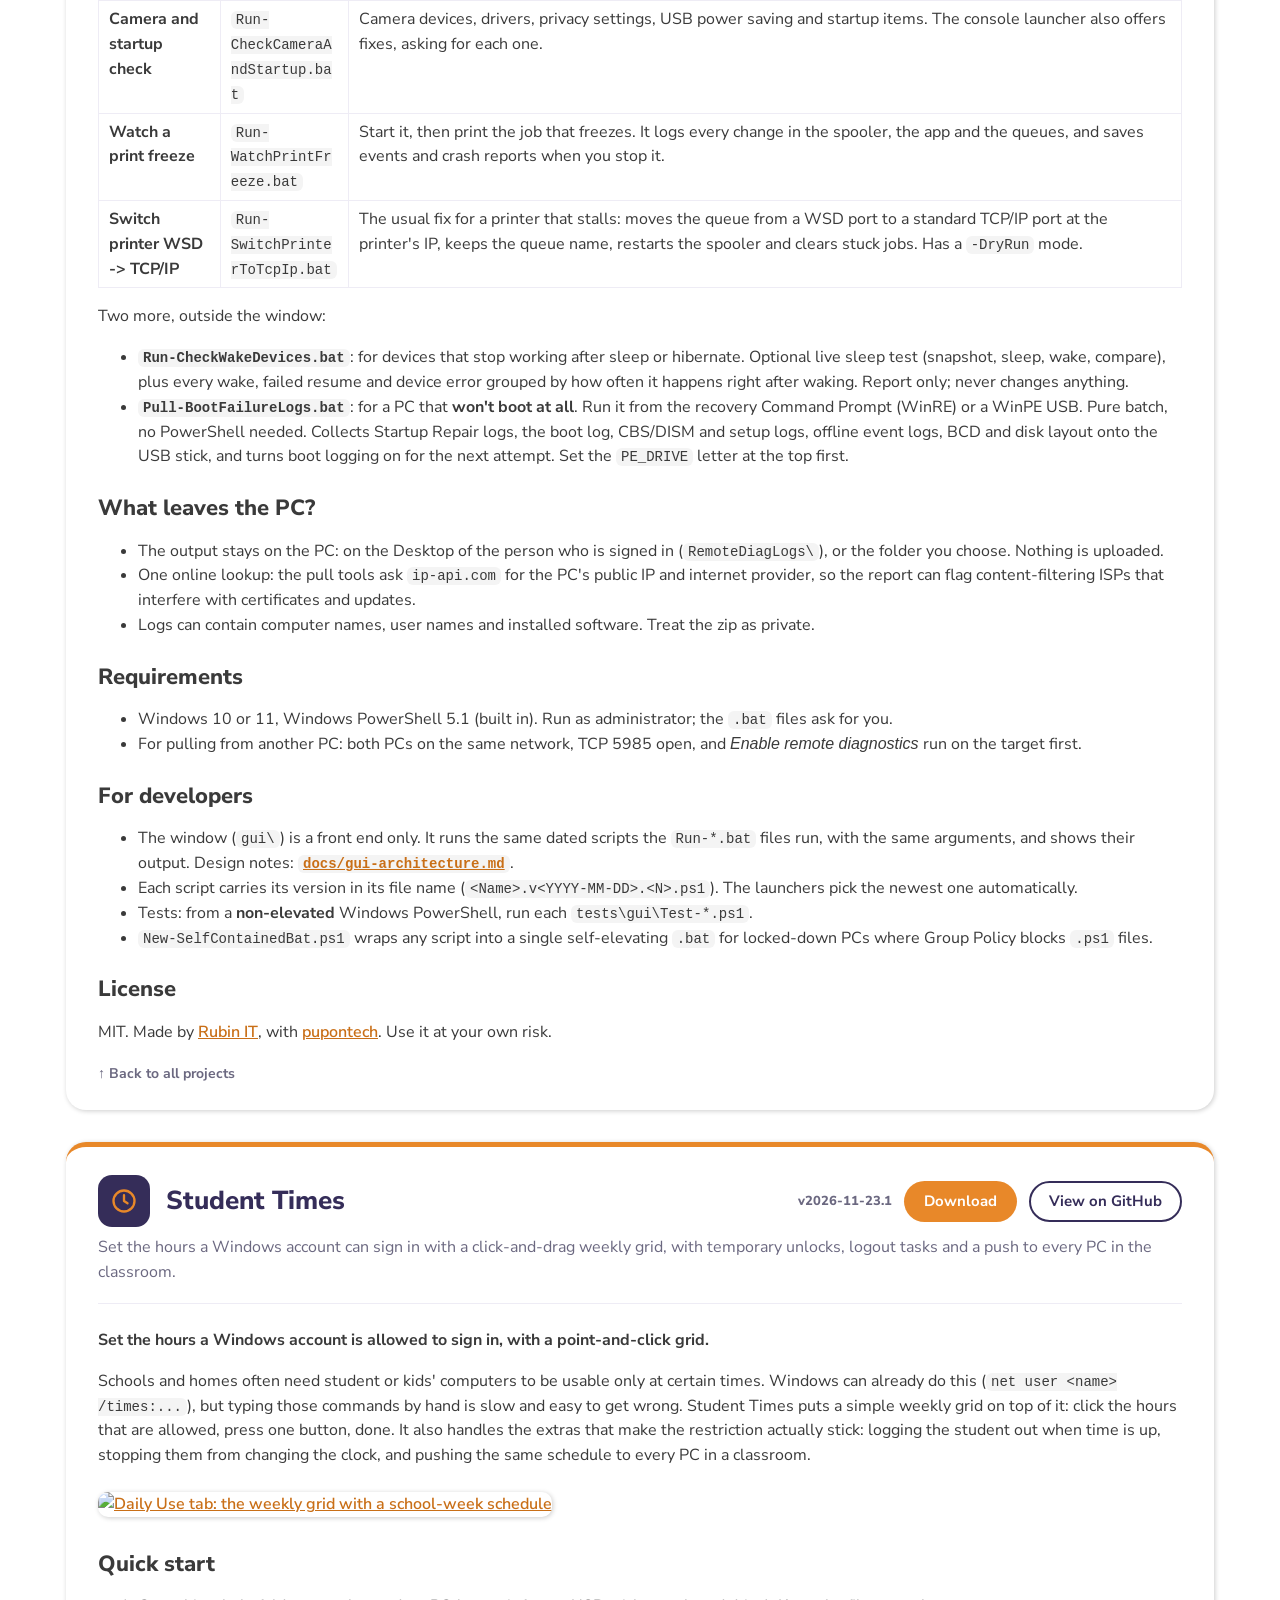
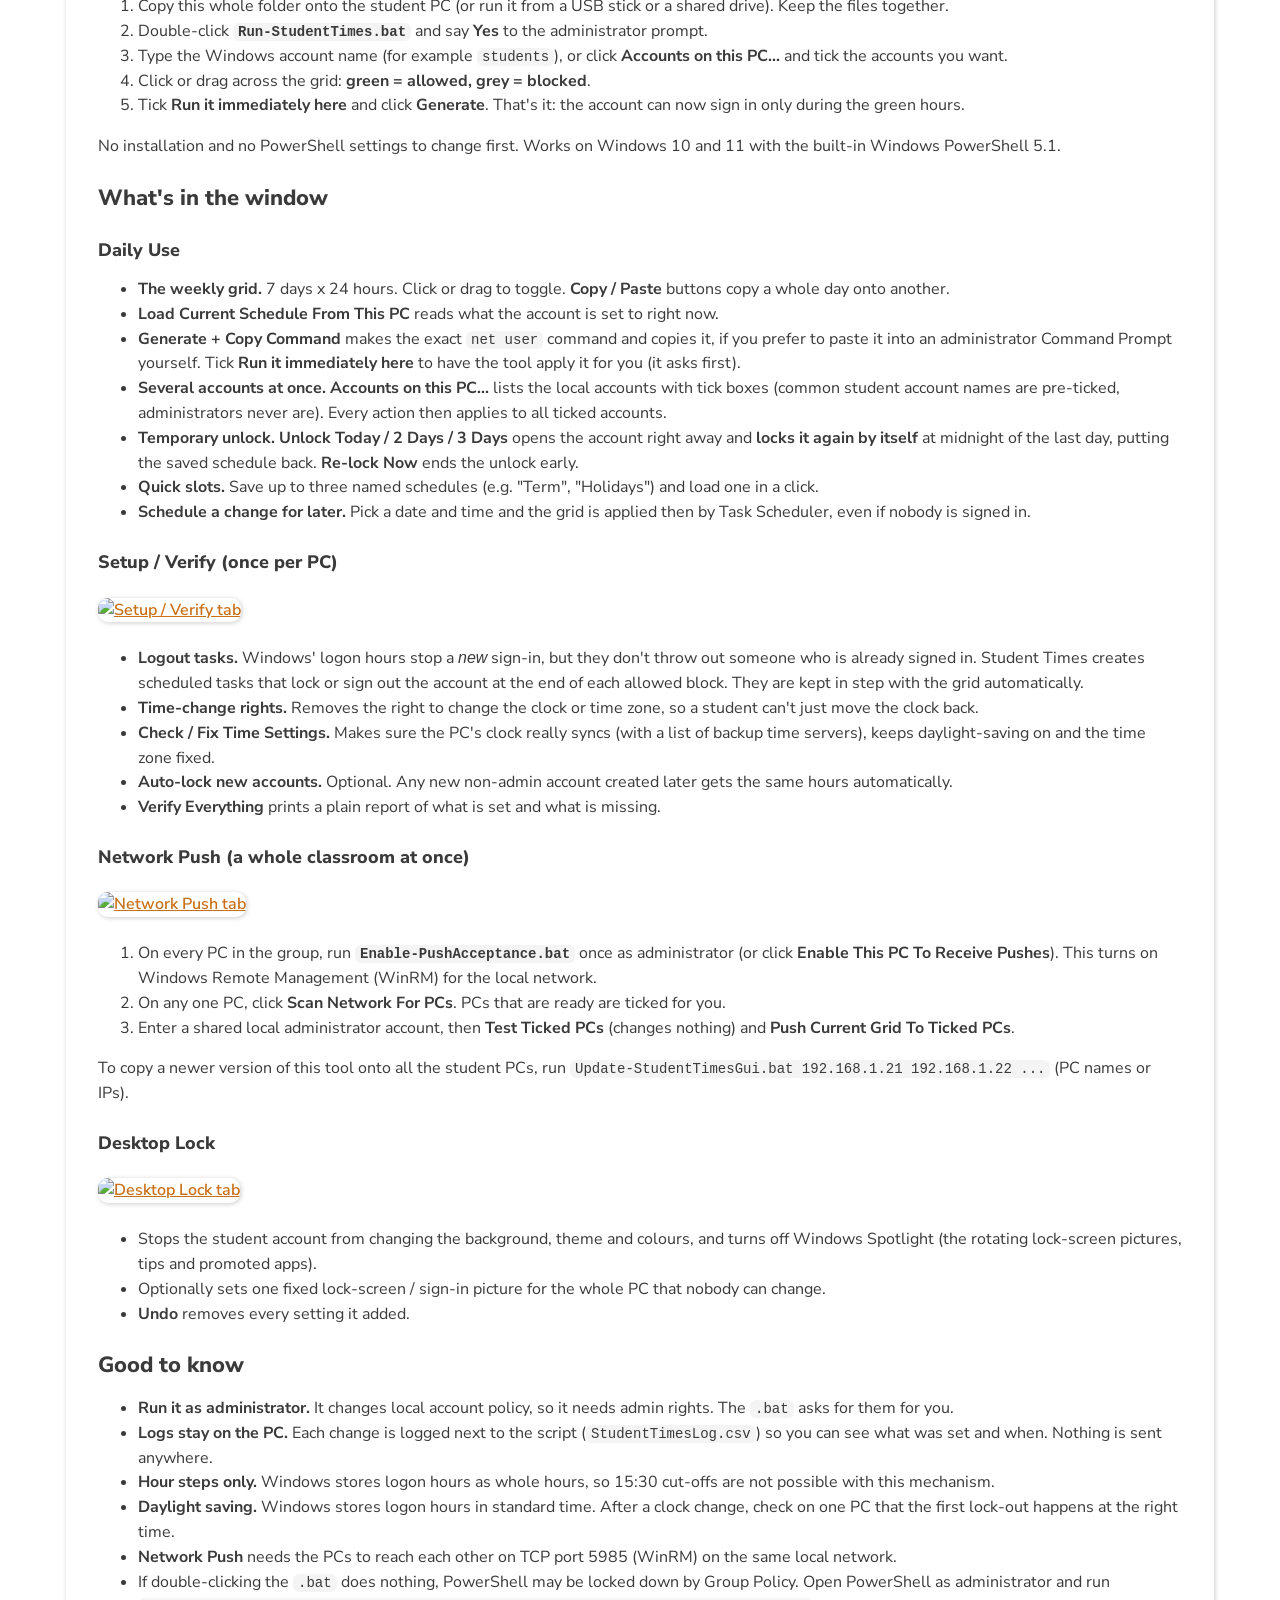
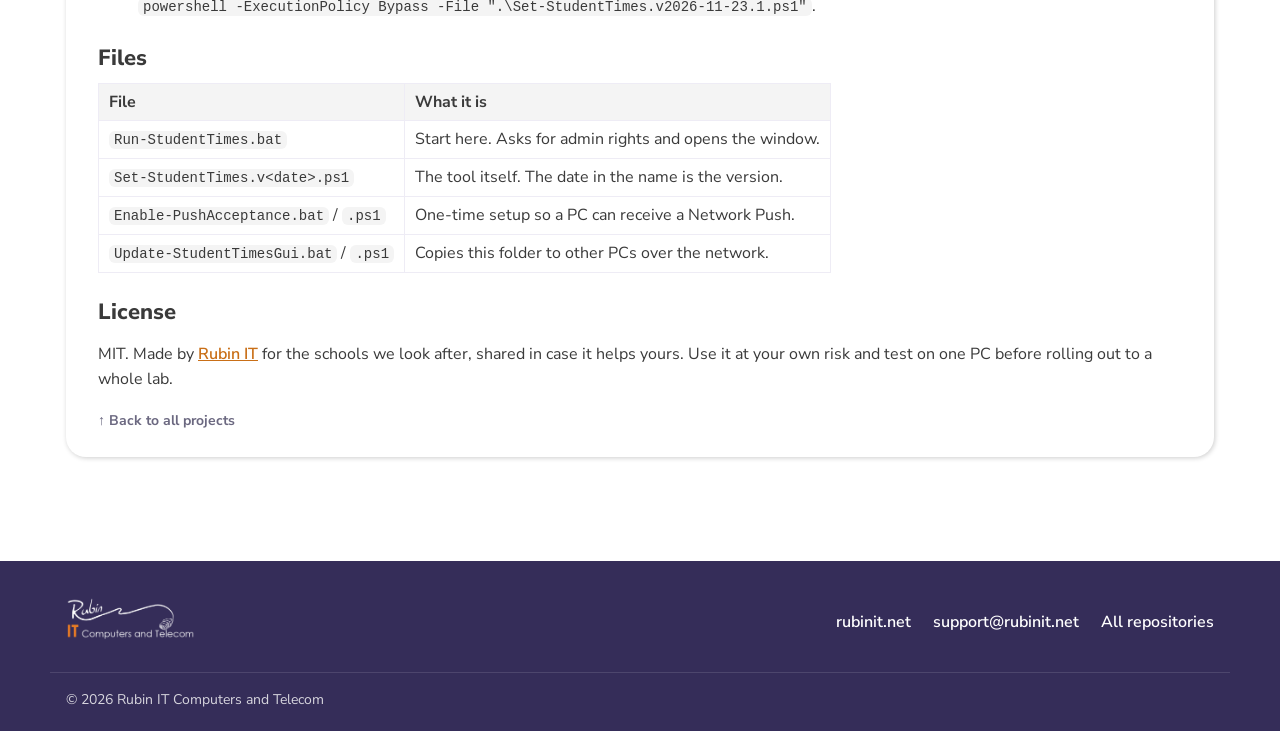
==== commit 14bd6a6d: "Aligned squares; screenshots and instructions per project" ====
--- a/index.html
+++ b/index.html
@@ -19,7 +19,7 @@
         <p class="eyebrow">Open tools</p>
         <h1>Rubin IT on GitHub</h1>
         <p class="lead">Your IT team's local arm in Israel.</p>
-        <p class="intro">These are tools we built for our own day-to-day support work, shared free under the MIT license. As each one is released, its square links to the project's page on GitHub.</p>
+        <p class="intro">These are tools we built for our own day-to-day support work, shared free under the MIT license. Click a square for the download and release notes, or scroll down for screenshots and instructions.</p>
       </div>
     </section>
 
@@ -30,6 +30,15 @@
           <p class="loading">Loading projects…</p>
         </div>
         <noscript><p class="loading">Turn on JavaScript to see the projects, or browse them at <a href="https://github.com/RubinITCompTelecom">github.com/RubinITCompTelecom</a>.</p></noscript>
+      </div>
+    </section>
+
+    <section id="guides" class="guides" hidden>
+      <div class="wrap">
+        <h2 class="section-title">Screenshots and instructions</h2>
+        <p class="guide-intro">Straight from each project's README on GitHub.</p>
+        <nav class="guide-nav" id="guide-nav" aria-label="Jump to a project"></nav>
+        <div id="guide-list"></div>
       </div>
     </section>
   </main>
--- a/styles.css
+++ b/styles.css
@@ -150,7 +150,113 @@
 /* Centered hero */
 .hero { text-align: center; }
 .hero .lead, .hero .intro { margin-left: auto; margin-right: auto; }
-/* Logo in the heading */
-.hero { padding-top: 40px; }
-.hero h1 { display: flex; align-items: center; justify-content: center; flex-wrap: wrap; gap: 6px 14px; }
-.hero-logo { height: 96px; width: auto; display: block; }
+
+/* Release squares: click opens the latest release and notes */
+.card-open { cursor: pointer; }
+.card-open:focus-visible { outline: 3px solid var(--orange); outline-offset: 3px; }
+.card p { -webkit-line-clamp: 3; }
+.card-foot { margin-top: auto; display: flex; align-items: center; justify-content: space-between; gap: 10px; flex-wrap: wrap; }
+.card-foot .pill { margin-top: 0; }
+.ver { font-size: 13px; font-weight: 800; color: var(--muted); overflow-wrap: anywhere; }
+.ver-none { font-weight: 600; font-style: italic; }
+.pill-notes { background: transparent; color: var(--navy); border: 2px solid var(--navy); cursor: pointer; }
+:root[data-theme="dark"] .pill-notes { color: #fff; border-color: #fff; }
+@media (prefers-color-scheme: dark) { :root:not([data-theme="light"]) .pill-notes { color: #fff; border-color: #fff; } }
+
+.rel-modal { position: fixed; inset: 0; z-index: 50; display: flex; align-items: center; justify-content: center; padding: 16px; }
+.rel-modal[hidden] { display: none; }
+.rel-backdrop { position: absolute; inset: 0; background: rgba(20, 16, 40, .62); }
+.rel-dialog {
+  position: relative; background: var(--card); color: var(--text); border-radius: var(--radius);
+  width: min(760px, 100%); max-height: min(88vh, 900px); display: flex; flex-direction: column;
+  box-shadow: 0 20px 60px rgba(0, 0, 0, .45); border-top: 5px solid var(--orange);
+}
+.rel-close {
+  position: absolute; top: 10px; right: 14px; border: 0; background: transparent; color: var(--muted);
+  font-size: 30px; line-height: 1; cursor: pointer; padding: 4px 8px; border-radius: 8px;
+}
+.rel-close:hover { color: var(--orange); }
+.rel-content { overflow: auto; padding: 26px 28px 24px; }
+.rel-content h2 { margin: 0 36px 8px 0; font-size: 26px; font-weight: 800; color: var(--navy); }
+:root[data-theme="dark"] .rel-content h2 { color: #fff; }
+@media (prefers-color-scheme: dark) { :root:not([data-theme="light"]) .rel-content h2 { color: #fff; } }
+.rel-content h3 { margin: 22px 0 8px; font-size: 18px; font-weight: 800; }
+.rel-meta { margin: 0 0 12px; color: var(--muted); }
+.rel-meta a { color: var(--orange-dark); font-weight: 700; }
+.rel-kind { background: var(--chip-bg); color: var(--chip-text); font-size: 12px; font-weight: 800; border-radius: var(--pill); padding: 3px 10px; margin-right: 6px; }
+.rel-kind-pre { background: #fdebd3; color: #7a4310; }
+.rel-warn { margin: 0 0 12px; padding: 8px 12px; border-left: 4px solid var(--orange); background: var(--bg-alt); border-radius: 6px; font-size: 14px; }
+.rel-files { list-style: none; margin: 4px 0 8px; padding: 0; display: grid; gap: 10px; }
+.rel-files li { display: flex; align-items: center; gap: 12px; flex-wrap: wrap; overflow-wrap: anywhere; }
+.rel-files em { color: var(--muted); font-style: normal; font-size: 14px; }
+.rel-notes { overflow-wrap: anywhere; }
+.rel-notes > :first-child { margin-top: 0; }
+.rel-notes img { max-width: 100%; height: auto; }
+.rel-notes pre, .rel-notes code { background: var(--bg-alt); border-radius: 6px; font-size: 14px; }
+.rel-notes code { padding: 1px 5px; }
+.rel-notes pre { padding: 12px; overflow: auto; }
+.rel-notes pre code { padding: 0; background: none; }
+.rel-notes a, .rel-links a { color: var(--orange-dark); font-weight: 600; }
+.rel-notes table { border-collapse: collapse; max-width: 100%; display: block; overflow: auto; }
+.rel-notes th, .rel-notes td { border: 1px solid var(--chip-bg); padding: 4px 8px; }
+.rel-links { margin: 20px 0 0; display: flex; gap: 18px; flex-wrap: wrap; }
+.rel-checked { margin: 14px 0 0; font-size: 13px; color: var(--muted); }
+body.rel-open { overflow: hidden; }
+@media (max-width: 600px) { .rel-content { padding: 22px 18px 20px; } }
+
+/* Aligned squares (2026-11-24): every card in a row is the same height, and the title, description,
+   tags and the version/Download row line up across cards (titles get two lines, descriptions three). */
+.grid { align-items: stretch; }
+.card { aspect-ratio: auto; min-height: 320px; height: 100%; }
+.card h3 { min-height: calc(2 * 1.25em); display: -webkit-box; -webkit-line-clamp: 2; -webkit-box-orient: vertical; overflow: hidden; }
+.card p { min-height: calc(3 * 1.55em); }
+.card .chips { min-height: 26px; }
+.card-guide { font-size: 13px; font-weight: 700; color: var(--orange-dark); text-decoration: none; margin: -6px 0 14px; align-self: flex-start; }
+.card-guide:hover { text-decoration: underline; }
+:root[data-theme="dark"] .card-guide { color: var(--orange); }
+@media (prefers-color-scheme: dark) { :root:not([data-theme="light"]) .card-guide { color: var(--orange); } }
+@media (max-width: 600px) { .card h3, .card p { min-height: 0; } }
+
+/* Screenshots and instructions: each project's README from GitHub, below the grid */
+.guides { background: var(--bg); padding: 56px 0 72px; }
+.guides[hidden] { display: none; }
+.guide-intro { margin: -14px 0 18px; color: var(--muted); }
+.guide-nav { display: flex; flex-wrap: wrap; gap: 10px; margin: 0 0 32px; }
+.guide-nav a { background: var(--chip-bg); color: var(--chip-text); text-decoration: none; font-weight: 700; font-size: 14px; border-radius: var(--pill); padding: 6px 14px; }
+.guide-nav a:hover { background: var(--orange); color: #fff; }
+.guide { background: var(--card); border-radius: var(--radius); box-shadow: var(--shadow); border-top: 5px solid var(--orange); padding: 28px 32px 26px; margin: 0 0 32px; scroll-margin-top: 16px; }
+.guide-head { display: flex; align-items: center; gap: 16px; flex-wrap: wrap; margin-bottom: 6px; }
+.guide-head .icon { margin: 0; }
+.guide-head h3 { margin: 0; font-size: 26px; font-weight: 800; color: var(--navy); flex: 1 1 auto; }
+:root[data-theme="dark"] .guide-head h3 { color: #fff; }
+@media (prefers-color-scheme: dark) { :root:not([data-theme="light"]) .guide-head h3 { color: #fff; } }
+.guide-actions { display: flex; align-items: center; gap: 12px; flex-wrap: wrap; }
+.guide-actions .pill { padding: 9px 20px; font-size: 15px; }
+.pill-ghost { background: transparent; color: var(--navy); border: 2px solid var(--navy); padding: 7px 18px !important; }
+.pill-ghost:hover { background: var(--navy); color: #fff; }
+:root[data-theme="dark"] .pill-ghost { color: #fff; border-color: #fff; }
+@media (prefers-color-scheme: dark) { :root:not([data-theme="light"]) .pill-ghost { color: #fff; border-color: #fff; } }
+.guide-blurb { color: var(--muted); margin: 8px 0 18px; }
+.readme { overflow-wrap: anywhere; border-top: 1px solid var(--chip-bg); padding-top: 8px; }
+.readme h1, .readme h2, .readme h3, .readme h4 { color: var(--text); font-weight: 800; line-height: 1.25; margin: 26px 0 10px; scroll-margin-top: 16px; }
+.readme h1 { font-size: 24px; } .readme h2 { font-size: 22px; } .readme h3 { font-size: 18px; } .readme h4 { font-size: 16px; }
+.readme img { max-width: 100%; height: auto; border-radius: 10px; box-shadow: var(--shadow); margin: 8px 0; }
+.readme a { color: var(--orange-dark); font-weight: 600; }
+:root[data-theme="dark"] .readme a { color: var(--orange); }
+@media (prefers-color-scheme: dark) { :root:not([data-theme="light"]) .readme a { color: var(--orange); } }
+.readme pre, .readme code { background: var(--bg-alt); border-radius: 6px; font-size: 14px; }
+.readme code { padding: 1px 5px; }
+.readme pre { padding: 12px; overflow: auto; }
+.readme pre code { padding: 0; background: none; }
+.readme table { border-collapse: collapse; max-width: 100%; display: block; overflow: auto; margin: 10px 0; }
+.readme th, .readme td { border: 1px solid var(--chip-bg); padding: 6px 10px; text-align: left; vertical-align: top; }
+.readme th { background: var(--bg-alt); }
+.readme blockquote { margin: 12px 0; padding: 8px 14px; border-left: 4px solid var(--orange); background: var(--bg-alt); border-radius: 6px; }
+.readme .markdown-alert { margin: 12px 0; padding: 8px 14px; border-left: 4px solid var(--orange); background: var(--bg-alt); border-radius: 6px; }
+.readme .markdown-alert-title { font-weight: 800; display: flex; align-items: center; gap: 6px; margin: 0 0 4px; }
+.readme svg.octicon { width: 16px; height: 16px; fill: currentColor; }
+.guide-top { margin: 18px 0 0; font-size: 14px; }
+.guide-top a { color: var(--muted); font-weight: 700; text-decoration: none; }
+.guide-top a:hover { color: var(--orange); }
+@media (max-width: 600px) { .guide { padding: 22px 18px 20px; } }
+.card .pill-soon { padding: 7px 18px; } /* same height as the Download pill (2px dashed border) */
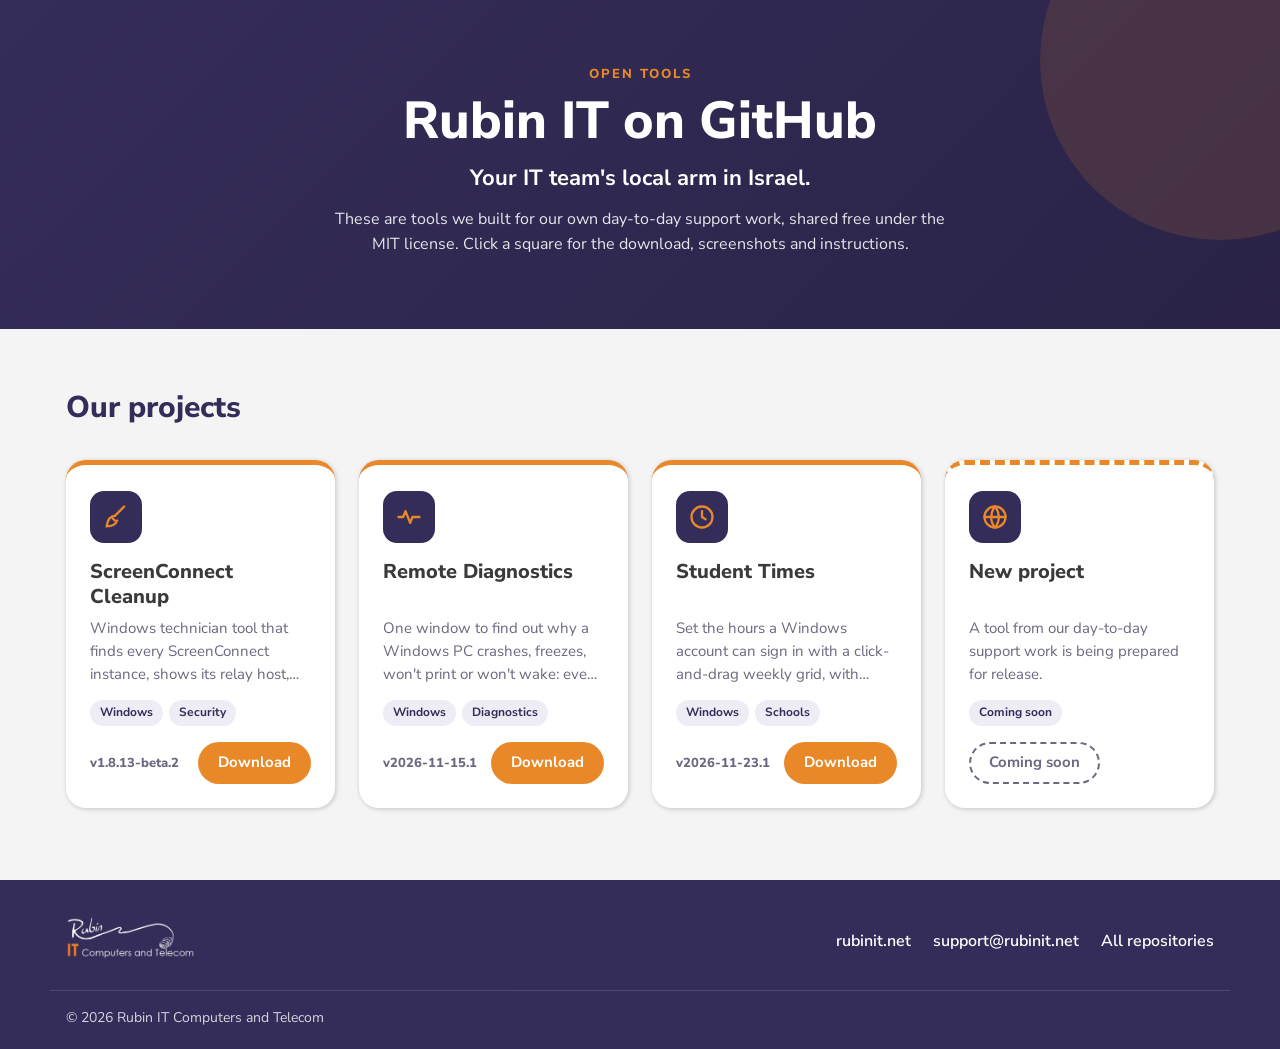
==== commit 330e6b64: "Open each project on its own page instead of scrolling Clicking a square now opens project.html?p=<n" ====
--- a/index.html
+++ b/index.html
@@ -19,7 +19,7 @@
         <p class="eyebrow">Open tools</p>
         <h1>Rubin IT on GitHub</h1>
         <p class="lead">Your IT team's local arm in Israel.</p>
-        <p class="intro">These are tools we built for our own day-to-day support work, shared free under the MIT license. Click a square for the download and release notes, or scroll down for screenshots and instructions.</p>
+        <p class="intro">These are tools we built for our own day-to-day support work, shared free under the MIT license. Click a square for the download, screenshots and instructions.</p>
       </div>
     </section>
 
@@ -33,14 +33,6 @@
       </div>
     </section>
 
-    <section id="guides" class="guides" hidden>
-      <div class="wrap">
-        <h2 class="section-title">Screenshots and instructions</h2>
-        <p class="guide-intro">Straight from each project's README on GitHub.</p>
-        <nav class="guide-nav" id="guide-nav" aria-label="Jump to a project"></nav>
-        <div id="guide-list"></div>
-      </div>
-    </section>
   </main>
 
   <footer class="site-footer">
--- a/styles.css
+++ b/styles.css
@@ -163,24 +163,7 @@
 :root[data-theme="dark"] .pill-notes { color: #fff; border-color: #fff; }
 @media (prefers-color-scheme: dark) { :root:not([data-theme="light"]) .pill-notes { color: #fff; border-color: #fff; } }
 
-.rel-modal { position: fixed; inset: 0; z-index: 50; display: flex; align-items: center; justify-content: center; padding: 16px; }
-.rel-modal[hidden] { display: none; }
-.rel-backdrop { position: absolute; inset: 0; background: rgba(20, 16, 40, .62); }
-.rel-dialog {
-  position: relative; background: var(--card); color: var(--text); border-radius: var(--radius);
-  width: min(760px, 100%); max-height: min(88vh, 900px); display: flex; flex-direction: column;
-  box-shadow: 0 20px 60px rgba(0, 0, 0, .45); border-top: 5px solid var(--orange);
-}
-.rel-close {
-  position: absolute; top: 10px; right: 14px; border: 0; background: transparent; color: var(--muted);
-  font-size: 30px; line-height: 1; cursor: pointer; padding: 4px 8px; border-radius: 8px;
-}
-.rel-close:hover { color: var(--orange); }
-.rel-content { overflow: auto; padding: 26px 28px 24px; }
-.rel-content h2 { margin: 0 36px 8px 0; font-size: 26px; font-weight: 800; color: var(--navy); }
-:root[data-theme="dark"] .rel-content h2 { color: #fff; }
-@media (prefers-color-scheme: dark) { :root:not([data-theme="light"]) .rel-content h2 { color: #fff; } }
-.rel-content h3 { margin: 22px 0 8px; font-size: 18px; font-weight: 800; }
+.pj-box h3 { margin: 22px 0 8px; font-size: 18px; font-weight: 800; }
 .rel-meta { margin: 0 0 12px; color: var(--muted); }
 .rel-meta a { color: var(--orange-dark); font-weight: 700; }
 .rel-kind { background: var(--chip-bg); color: var(--chip-text); font-size: 12px; font-weight: 800; border-radius: var(--pill); padding: 3px 10px; margin-right: 6px; }
@@ -201,8 +184,6 @@
 .rel-notes th, .rel-notes td { border: 1px solid var(--chip-bg); padding: 4px 8px; }
 .rel-links { margin: 20px 0 0; display: flex; gap: 18px; flex-wrap: wrap; }
 .rel-checked { margin: 14px 0 0; font-size: 13px; color: var(--muted); }
-body.rel-open { overflow: hidden; }
-@media (max-width: 600px) { .rel-content { padding: 22px 18px 20px; } }
 
 /* Aligned squares (2026-11-24): every card in a row is the same height, and the title, description,
    tags and the version/Download row line up across cards (titles get two lines, descriptions three). */
@@ -211,32 +192,12 @@
 .card h3 { min-height: calc(2 * 1.25em); display: -webkit-box; -webkit-line-clamp: 2; -webkit-box-orient: vertical; overflow: hidden; }
 .card p { min-height: calc(3 * 1.55em); }
 .card .chips { min-height: 26px; }
-.card-guide { font-size: 13px; font-weight: 700; color: var(--orange-dark); text-decoration: none; margin: -6px 0 14px; align-self: flex-start; }
-.card-guide:hover { text-decoration: underline; }
-:root[data-theme="dark"] .card-guide { color: var(--orange); }
-@media (prefers-color-scheme: dark) { :root:not([data-theme="light"]) .card-guide { color: var(--orange); } }
 @media (max-width: 600px) { .card h3, .card p { min-height: 0; } }
 
-/* Screenshots and instructions: each project's README from GitHub, below the grid */
-.guides { background: var(--bg); padding: 56px 0 72px; }
-.guides[hidden] { display: none; }
-.guide-intro { margin: -14px 0 18px; color: var(--muted); }
-.guide-nav { display: flex; flex-wrap: wrap; gap: 10px; margin: 0 0 32px; }
-.guide-nav a { background: var(--chip-bg); color: var(--chip-text); text-decoration: none; font-weight: 700; font-size: 14px; border-radius: var(--pill); padding: 6px 14px; }
-.guide-nav a:hover { background: var(--orange); color: #fff; }
-.guide { background: var(--card); border-radius: var(--radius); box-shadow: var(--shadow); border-top: 5px solid var(--orange); padding: 28px 32px 26px; margin: 0 0 32px; scroll-margin-top: 16px; }
-.guide-head { display: flex; align-items: center; gap: 16px; flex-wrap: wrap; margin-bottom: 6px; }
-.guide-head .icon { margin: 0; }
-.guide-head h3 { margin: 0; font-size: 26px; font-weight: 800; color: var(--navy); flex: 1 1 auto; }
-:root[data-theme="dark"] .guide-head h3 { color: #fff; }
-@media (prefers-color-scheme: dark) { :root:not([data-theme="light"]) .guide-head h3 { color: #fff; } }
-.guide-actions { display: flex; align-items: center; gap: 12px; flex-wrap: wrap; }
-.guide-actions .pill { padding: 9px 20px; font-size: 15px; }
 .pill-ghost { background: transparent; color: var(--navy); border: 2px solid var(--navy); padding: 7px 18px !important; }
 .pill-ghost:hover { background: var(--navy); color: #fff; }
 :root[data-theme="dark"] .pill-ghost { color: #fff; border-color: #fff; }
 @media (prefers-color-scheme: dark) { :root:not([data-theme="light"]) .pill-ghost { color: #fff; border-color: #fff; } }
-.guide-blurb { color: var(--muted); margin: 8px 0 18px; }
 .readme { overflow-wrap: anywhere; border-top: 1px solid var(--chip-bg); padding-top: 8px; }
 .readme h1, .readme h2, .readme h3, .readme h4 { color: var(--text); font-weight: 800; line-height: 1.25; margin: 26px 0 10px; scroll-margin-top: 16px; }
 .readme h1 { font-size: 24px; } .readme h2 { font-size: 22px; } .readme h3 { font-size: 18px; } .readme h4 { font-size: 16px; }
@@ -255,8 +216,36 @@
 .readme .markdown-alert { margin: 12px 0; padding: 8px 14px; border-left: 4px solid var(--orange); background: var(--bg-alt); border-radius: 6px; }
 .readme .markdown-alert-title { font-weight: 800; display: flex; align-items: center; gap: 6px; margin: 0 0 4px; }
 .readme svg.octicon { width: 16px; height: 16px; fill: currentColor; }
-.guide-top { margin: 18px 0 0; font-size: 14px; }
-.guide-top a { color: var(--muted); font-weight: 700; text-decoration: none; }
-.guide-top a:hover { color: var(--orange); }
-@media (max-width: 600px) { .guide { padding: 22px 18px 20px; } }
 .card .pill-soon { padding: 7px 18px; } /* same height as the Download pill (2px dashed border) */
+
+/* Whole square is a link to the project page (stretched title link); Download stays its own link. */
+.card { position: relative; }
+.card-link { color: inherit; text-decoration: none; }
+.card-link::after { content: ""; position: absolute; inset: 0; border-radius: var(--radius); }
+.card-link:focus-visible { outline: none; }
+.card-link:focus-visible::after { outline: 3px solid var(--orange); outline-offset: 3px; }
+.card .pill-dl { position: relative; z-index: 1; }
+
+/* Project page */
+.pj-bar { background: var(--navy); color: #fff; }
+.pj-bar-row { display: flex; align-items: center; justify-content: space-between; gap: 16px; min-height: 72px; flex-wrap: wrap; }
+.pj-back { color: #fff; font-weight: 700; text-decoration: none; }
+.pj-back:hover, .pj-foot a:hover { color: var(--orange); }
+.pj-main { background: var(--bg-alt); padding: 40px 0 64px; }
+.pj-wrap { max-width: 900px; }
+.pj-head { display: flex; align-items: center; gap: 18px; flex-wrap: wrap; }
+.pj-head .icon { margin: 0; width: 64px; height: 64px; border-radius: 16px; }
+.pj-head .icon svg { width: 34px; height: 34px; }
+.pj-title { flex: 1 1 240px; }
+.pj-title h1, .pj-missing { margin: 0 0 6px; font-size: clamp(28px, 4.5vw, 40px); line-height: 1.15; font-weight: 800; color: var(--navy); }
+.pj-title .chips { margin: 0; }
+.pj-blurb { font-size: 18px; color: var(--muted); margin: 16px 0 24px; }
+.pj-box { background: var(--card); border-radius: var(--radius); box-shadow: var(--shadow); border-top: 5px solid var(--orange); padding: 24px 28px; margin: 0 0 24px; }
+.pj-box h2 { margin: 0 0 12px; font-size: 22px; font-weight: 800; color: var(--navy); }
+.pj-box .readme { border-top: 0; padding-top: 0; }
+.pj-box .readme > :first-child { margin-top: 0; }
+.pj-foot { margin: 8px 0 0; }
+.pj-foot a { color: var(--muted); font-weight: 700; text-decoration: none; }
+:root[data-theme="dark"] .pj-title h1, :root[data-theme="dark"] .pj-missing, :root[data-theme="dark"] .pj-box h2 { color: #fff; }
+@media (prefers-color-scheme: dark) { :root:not([data-theme="light"]) .pj-title h1, :root:not([data-theme="light"]) .pj-missing, :root:not([data-theme="light"]) .pj-box h2 { color: #fff; } }
+@media (max-width: 600px) { .pj-box { padding: 20px 18px; } .pj-main { padding-top: 28px; } }
